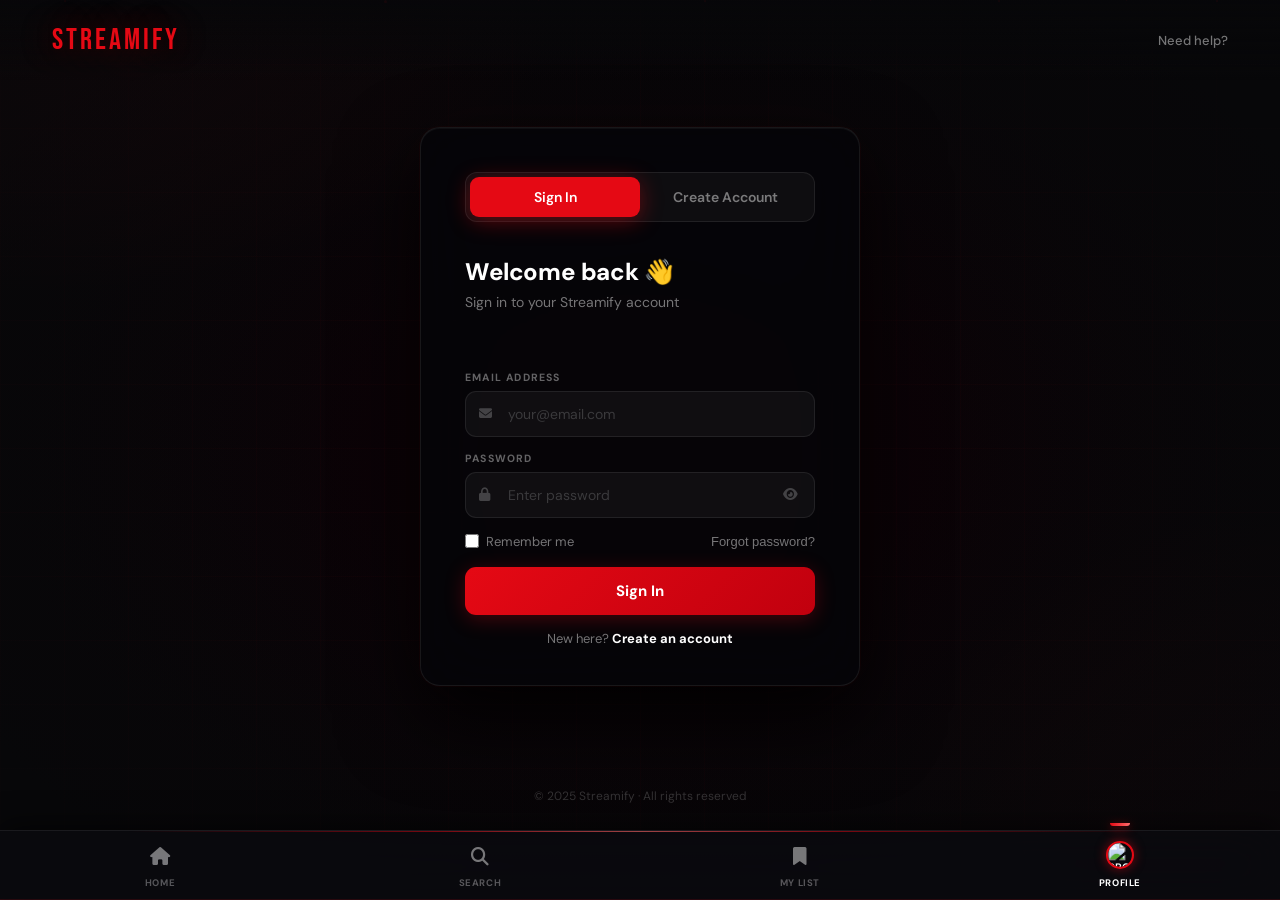
==== login.html @ 5caa9c47 "Update login.html" ====
<!DOCTYPE html>
<html lang="en">
<head>
    <meta charset="UTF-8">
    <meta name="viewport" content="width=device-width, initial-scale=1.0">
    <title>Streamify — Sign In</title>

    <link rel="preconnect" href="https://fonts.googleapis.com">
    <link rel="preconnect" href="https://fonts.gstatic.com" crossorigin>
    <link href="https://fonts.googleapis.com/css2?family=Bebas+Neue&family=DM+Sans:wght@300;400;500;600;700&display=swap" rel="stylesheet">
    <link rel="stylesheet" href="https://cdnjs.cloudflare.com/ajax/libs/font-awesome/6.5.0/css/all.min.css">

    <style>
        *, *::before, *::after { margin: 0; padding: 0; box-sizing: border-box; }

        :root {
            --red:      #e50914;
            --red-dark: #b20710;
            --red-glow: rgba(229, 9, 20, 0.35);
            --bg:       #070709;
            --surface:  rgba(255,255,255,0.04);
            --border:   rgba(255,255,255,0.08);
            --text:     #ffffff;
            --muted:    rgba(255,255,255,0.45);
            --font-display: 'Bebas Neue', sans-serif;
            --font-body:    'DM Sans', sans-serif;
        }

        html, body {
            height: 100%;
            font-family: var(--font-body);
            background: var(--bg);
            color: var(--text);
            overflow-x: hidden;
            -webkit-font-smoothing: antialiased;
        }

        body {
            display: flex;
            flex-direction: column;
            min-height: 100vh;
            padding-bottom: 80px;
        }

        .bg-wrap { position: fixed; inset: 0; z-index: 0; pointer-events: none; }
        .bg-base {
            width: 100%; height: 100%;
            background:
                radial-gradient(ellipse 80% 60% at 0% 0%, rgba(229,9,20,0.09) 0%, transparent 55%),
                radial-gradient(ellipse 60% 80% at 100% 100%, rgba(229,9,20,0.06) 0%, transparent 55%),
                radial-gradient(ellipse 100% 100% at 50% 50%, #0d0005 0%, #070709 60%);
            animation: bgDrift 18s ease-in-out infinite alternate;
        }
        @keyframes bgDrift {
            0%   { background-position: 0% 0%; }
            100% { background-position: 100% 100%; }
        }
        .bg-grid {
            position: absolute; inset: 0;
            background-image:
                linear-gradient(rgba(229,9,20,0.025) 1px, transparent 1px),
                linear-gradient(90deg, rgba(229,9,20,0.025) 1px, transparent 1px);
            background-size: 64px 64px;
        }
        .bg-vignette {
            position: absolute; inset: 0;
            background: radial-gradient(ellipse at center, transparent 30%, rgba(7,7,9,0.85) 100%);
        }
        .particles { position: absolute; inset: 0; overflow: hidden; }
        .p {
            position: absolute; border-radius: 50%;
            background: rgba(229, 9, 20, 0.55);
            animation: pFloat linear infinite;
        }
        .p:nth-child(1)  { left:5%;  width:2px; height:2px; animation-duration:16s; animation-delay:0s; }
        .p:nth-child(2)  { left:18%; width:1px; height:1px; animation-duration:20s; animation-delay:3s; }
        .p:nth-child(3)  { left:30%; width:3px; height:3px; animation-duration:13s; animation-delay:5s; }
        .p:nth-child(4)  { left:42%; width:1px; height:1px; animation-duration:18s; animation-delay:1s; }
        .p:nth-child(5)  { left:55%; width:2px; height:2px; animation-duration:14s; animation-delay:4s; }
        .p:nth-child(6)  { left:68%; width:1px; height:1px; animation-duration:22s; animation-delay:6s; }
        .p:nth-child(7)  { left:78%; width:2px; height:2px; animation-duration:15s; animation-delay:2s; }
        .p:nth-child(8)  { left:88%; width:1px; height:1px; animation-duration:19s; animation-delay:7s; }
        .p:nth-child(9)  { left:95%; width:2px; height:2px; animation-duration:17s; animation-delay:3s; }
        @keyframes pFloat {
            0%   { transform: translateY(110vh) scale(0); opacity: 0; }
            8%   { opacity: 1; }
            92%  { opacity: 0.7; }
            100% { transform: translateY(-60px) scale(1); opacity: 0; }
        }

        /* NAVBAR */
        .navbar {
            position: relative; z-index: 10;
            display: flex; align-items: center; justify-content: space-between;
            padding: 22px 52px;
            background: linear-gradient(180deg, rgba(7,7,9,0.9) 0%, transparent 100%);
        }
        .logo {
            font-family: var(--font-display);
            font-size: 30px; letter-spacing: 3px;
            color: var(--red); text-decoration: none;
            text-shadow: 0 0 35px var(--red-glow);
            transition: text-shadow 0.3s;
        }
        .logo:hover { text-shadow: 0 0 55px rgba(229,9,20,0.8); }
        .nav-help {
            font-size: 13px; font-weight: 500;
            color: var(--muted); text-decoration: none;
            transition: color 0.3s;
        }
        .nav-help:hover { color: var(--text); }

        .main {
            position: relative; z-index: 10;
            flex: 1;
            display: flex; align-items: center; justify-content: center;
            padding: 20px 20px 60px;
        }

        .card {
            width: 100%; max-width: 440px;
            background: rgba(5,5,8,0.88);
            backdrop-filter: blur(32px) saturate(160%);
            -webkit-backdrop-filter: blur(32px) saturate(160%);
            border: 1px solid rgba(255,255,255,0.075);
            border-radius: 20px;
            padding: 44px 44px 38px;
            box-shadow:
                0 0 0 1px rgba(229,9,20,0.03),
                0 32px 80px rgba(0,0,0,0.9),
                0 0 80px rgba(229,9,20,0.03),
                inset 0 1px 0 rgba(255,255,255,0.04);
            animation: cardIn 0.8s cubic-bezier(0.16, 1, 0.3, 1) both;
            position: relative;
        }
        @keyframes cardIn {
            from { opacity: 0; transform: translateY(36px) scale(0.97); }
            to   { opacity: 1; transform: translateY(0) scale(1); }
        }
        .card::before {
            content: '';
            position: absolute; inset: -1px; border-radius: 21px; z-index: -1;
            background: linear-gradient(135deg, rgba(229,9,20,0.18), transparent 45%, rgba(229,9,20,0.09));
            opacity: 0; transition: opacity 0.5s;
        }
        .card:hover::before { opacity: 1; }

        .tabs {
            display: flex;
            background: rgba(255,255,255,0.04);
            border: 1px solid var(--border);
            border-radius: 12px; padding: 4px;
            margin-bottom: 34px;
        }
        .tab {
            flex: 1; padding: 11px 0;
            border: none; background: transparent;
            color: var(--muted); font-family: var(--font-body);
            font-size: 14px; font-weight: 600; cursor: pointer;
            border-radius: 9px;
            transition: all 0.3s cubic-bezier(0.16,1,0.3,1);
        }
        .tab.on {
            background: var(--red); color: #fff;
            box-shadow: 0 4px 22px rgba(229,9,20,0.4);
        }
        .tab:not(.on):hover { color: #fff; background: rgba(255,255,255,0.05); }

        .fh { margin-bottom: 28px; }
        .fh h1 { font-size: 24px; font-weight: 800; letter-spacing: -0.4px; margin-bottom: 5px; }
        .fh p  { font-size: 14px; color: var(--muted); line-height: 1.5; }

        .panel { display: none; flex-direction: column; gap: 15px; }
        .panel.on { display: flex; animation: panelIn 0.35s ease; }
        @keyframes panelIn {
            from { opacity: 0; transform: translateX(10px); }
            to   { opacity: 1; transform: translateX(0); }
        }

        .ig { position: relative; }
        .ig label {
            display: block; font-size: 10.5px; font-weight: 700;
            color: rgba(255,255,255,0.38); text-transform: uppercase;
            letter-spacing: 1.2px; margin-bottom: 7px;
        }
        .iw { position: relative; display: flex; align-items: center; }
        .iw .ico {
            position: absolute; left: 14px; z-index: 2;
            color: rgba(255,255,255,0.22); font-size: 13px;
            pointer-events: none; transition: color 0.25s;
        }
        .ig:focus-within .ico { color: var(--red); }
        .iw input {
            width: 100%;
            padding: 13px 14px 13px 42px;
            background: rgba(255,255,255,0.045);
            border: 1.5px solid rgba(255,255,255,0.08);
            border-radius: 11px;
            color: var(--text); font-family: var(--font-body);
            font-size: 14px; font-weight: 500; outline: none;
            transition: all 0.25s ease;
        }
        .iw input::placeholder { color: rgba(255,255,255,0.18); font-weight: 400; }
        .iw input:focus {
            background: rgba(229,9,20,0.05);
            border-color: var(--red);
            box-shadow: 0 0 0 3px rgba(229,9,20,0.1);
        }
        .iw input.err { border-color: rgba(229,9,20,0.55); background: rgba(229,9,20,0.04); }
        .iw input.ok  { border-color: rgba(39,174,96,0.45); }

        .eye {
            position: absolute; right: 13px; z-index: 2;
            background: none; border: none; cursor: pointer;
            color: rgba(255,255,255,0.22); font-size: 13px;
            padding: 4px; transition: color 0.25s;
        }
        .eye:hover { color: rgba(255,255,255,0.6); }

        .strength { margin-top: 8px; display: none; }
        .s-bars { display: flex; gap: 4px; margin-bottom: 5px; }
        .s-bar { flex: 1; height: 3px; background: rgba(255,255,255,0.07); border-radius: 99px; transition: background 0.4s; }
        .s-label { font-size: 11px; font-weight: 600; }

        .opts { display: flex; align-items: center; justify-content: space-between; }
        .remember { display: flex; align-items: center; gap: 7px; cursor: pointer; }
        .remember input { accent-color: var(--red); width: 14px; height: 14px; cursor: pointer; }
        .remember span  { font-size: 13px; color: var(--muted); }
        .forgot { font-size: 13px; color: var(--muted); cursor: pointer; transition: color 0.25s; background: none; border: none; }
        .forgot:hover { color: #fff; text-decoration: underline; }

        .submit {
            width: 100%; padding: 14px;
            background: linear-gradient(135deg, #e50914, #c1000e);
            border: none; border-radius: 11px;
            color: #fff; font-family: var(--font-body);
            font-size: 15px; font-weight: 700; cursor: pointer;
            position: relative; overflow: hidden; margin-top: 2px;
            box-shadow: 0 4px 20px rgba(229,9,20,0.28);
            transition: all 0.28s ease;
            display: flex; align-items: center; justify-content: center; gap: 8px;
        }
        .submit::before {
            content: ''; position: absolute; top: 0; left: -100%;
            width: 100%; height: 100%;
            background: linear-gradient(90deg, transparent, rgba(255,255,255,0.11), transparent);
            transition: left 0.55s;
        }
        .submit:hover::before { left: 100%; }
        .submit:hover {
            background: linear-gradient(135deg, #f50a15, #d1000f);
            box-shadow: 0 8px 32px rgba(229,9,20,0.5);
            transform: translateY(-1px);
        }
        .submit:active { transform: translateY(0); box-shadow: 0 4px 20px rgba(229,9,20,0.28); }
        .submit:disabled { opacity: 0.6; cursor: not-allowed; transform: none; pointer-events: none; }
        .spin-sm {
            width: 17px; height: 17px;
            border: 2px solid rgba(255,255,255,0.3);
            border-top-color: #fff; border-radius: 50%;
            animation: spinSm 0.75s linear infinite;
            display: none; flex-shrink: 0;
        }
        @keyframes spinSm { to { transform: rotate(360deg); } }
        .submit.loading .spin-sm { display: block; }
        .submit.loading .lbl { opacity: 0.7; }

        .alert {
            padding: 11px 14px; border-radius: 9px;
            font-size: 13px; font-weight: 500; line-height: 1.5;
            display: flex; align-items: flex-start; gap: 9px;
            animation: alertIn 0.3s ease;
        }
        @keyframes alertIn {
            from { opacity: 0; transform: translateY(-6px); }
            to   { opacity: 1; transform: translateY(0); }
        }
        .alert i { flex-shrink: 0; margin-top: 1px; }
        .alert-err  { background: rgba(229,9,20,0.09);  border: 1px solid rgba(229,9,20,0.22);  color: #ff8080; }
        .alert-ok   { background: rgba(39,174,96,0.09); border: 1px solid rgba(39,174,96,0.22); color: #6bcb77; }
        .alert-info { background: rgba(52,152,219,0.09);border: 1px solid rgba(52,152,219,0.22);color: #74b9e7; }

        .switch { text-align: center; font-size: 13px; color: var(--muted); }
        .switch a { color: #fff; font-weight: 700; text-decoration: none; cursor: pointer; transition: color 0.25s; }
        .switch a:hover { color: var(--red); }

        .terms { font-size: 12px; color: rgba(255,255,255,0.22); text-align: center; line-height: 1.7; }
        .terms a { color: rgba(255,255,255,0.4); text-decoration: underline; transition: color 0.25s; }
        .terms a:hover { color: #fff; }

        .footer {
            position: relative; z-index: 10;
            text-align: center; padding: 16px;
            color: rgba(255,255,255,0.18); font-size: 12px;
        }

        /* FORGOT MODAL */
        .modal-wrap {
            position: fixed; inset: 0;
            background: rgba(0,0,0,0.82);
            backdrop-filter: blur(10px);
            z-index: 9000;
            display: flex; align-items: center; justify-content: center; padding: 20px;
            opacity: 0; pointer-events: none; transition: opacity 0.3s;
        }
        .modal-wrap.open { opacity: 1; pointer-events: all; }
        .modal-box {
            background: rgba(8,8,12,0.98);
            border: 1px solid rgba(255,255,255,0.09);
            border-radius: 18px; padding: 38px 34px;
            width: 100%; max-width: 390px;
            box-shadow: 0 30px 80px rgba(0,0,0,0.85);
            transform: scale(0.91) translateY(18px);
            transition: all 0.38s cubic-bezier(0.16,1,0.3,1);
        }
        .modal-wrap.open .modal-box { transform: scale(1) translateY(0); }
        .modal-title { font-size: 21px; font-weight: 800; margin-bottom: 6px; }
        .modal-sub   { font-size: 13px; color: var(--muted); margin-bottom: 22px; line-height: 1.6; }
        .modal-btns  { display: flex; gap: 10px; margin-top: 16px; }
        .mbtn-cancel {
            flex: 1; padding: 13px;
            background: rgba(255,255,255,0.05); border: 1.5px solid var(--border);
            border-radius: 11px; color: var(--muted);
            font-family: var(--font-body); font-size: 14px; font-weight: 600; cursor: pointer;
            transition: all 0.25s;
        }
        .mbtn-cancel:hover { color: #fff; background: rgba(255,255,255,0.08); }
        .mbtn-send {
            flex: 1; padding: 13px;
            background: var(--red); border: none;
            border-radius: 11px; color: #fff;
            font-family: var(--font-body); font-size: 14px; font-weight: 700; cursor: pointer;
            transition: all 0.25s;
        }
        .mbtn-send:hover { background: #f40612; box-shadow: 0 5px 22px rgba(229,9,20,0.4); }
        .mbtn-send:disabled { opacity: 0.55; cursor: not-allowed; }

        /* REDIRECT SCREEN */
        .redirect-screen {
            display: none;
            flex-direction: column; align-items: center;
            text-align: center; gap: 14px; padding: 10px 0;
            animation: panelIn 0.5s ease;
        }
        .redirect-icon {
            width: 70px; height: 70px; border-radius: 50%;
            background: rgba(39,174,96,0.1); border: 2px solid rgba(39,174,96,0.3);
            display: flex; align-items: center; justify-content: center;
            font-size: 26px; color: #6bcb77;
            animation: popIn 0.5s cubic-bezier(0.16,1,0.3,1);
            box-shadow: 0 0 35px rgba(39,174,96,0.12);
        }
        @keyframes popIn {
            from { transform: scale(0) rotate(-12deg); opacity: 0; }
            to   { transform: scale(1) rotate(0); opacity: 1; }
        }
        .redirect-title { font-size: 22px; font-weight: 800; letter-spacing: -0.3px; }
        .redirect-sub   { font-size: 14px; color: var(--muted); line-height: 1.6; }
        .redirect-dots  { display: flex; gap: 6px; }
        .redirect-dots span {
            width: 7px; height: 7px; border-radius: 50%; background: var(--red);
            animation: dotBounce 1.2s ease infinite;
        }
        .redirect-dots span:nth-child(2) { animation-delay: 0.15s; }
        .redirect-dots span:nth-child(3) { animation-delay: 0.3s; }
        @keyframes dotBounce {
            0%,80%,100% { transform: scale(0.6); opacity: 0.4; }
            40%          { transform: scale(1);   opacity: 1; }
        }

        @media (max-width: 500px) {
            .navbar { padding: 16px 22px; }
            .card   { padding: 30px 22px 26px; }
            .logo   { font-size: 26px; }
        }

        /* BOTTOM NAV */
        .bottom-nav {
            position: fixed;
            bottom: 0; left: 0; right: 0;
            z-index: 9000;
            height: 70px;
            display: flex; align-items: stretch;
            background: rgba(10, 10, 15, 0.82);
            backdrop-filter: blur(24px) saturate(180%);
            -webkit-backdrop-filter: blur(24px) saturate(180%);
            border-top: 1px solid rgba(255, 255, 255, 0.07);
            box-shadow: 0 -4px 30px rgba(0,0,0,0.6), 0 -1px 0 rgba(229,9,20,0.15) inset;
            padding-bottom: env(safe-area-inset-bottom, 0px);
            transition: transform 0.35s cubic-bezier(0.4, 0, 0.2, 1), box-shadow 0.3s ease;
        }
        .bottom-nav::before {
            content: '';
            position: absolute; top: 0; left: 10%; right: 10%; height: 1px;
            background: linear-gradient(90deg, transparent, rgba(229,9,20,0.5) 30%, rgba(255,107,107,0.6) 50%, rgba(229,9,20,0.5) 70%, transparent);
            filter: blur(0.5px);
        }
        .bottom-nav-item {
            flex: 1; display: flex; flex-direction: column;
            align-items: center; justify-content: center; gap: 5px;
            text-decoration: none; color: rgba(255,255,255,0.45);
            font-size: 10px; font-weight: 600; letter-spacing: 0.5px; text-transform: uppercase;
            cursor: pointer; background: none; border: none; padding: 0;
            transition: color 0.25s ease; position: relative;
            -webkit-tap-highlight-color: transparent;
        }
        .bottom-nav-item:hover { color: rgba(255,255,255,0.75); }
        .bottom-nav-item.active { color: #fff; }
        .bnav-icon-wrap {
            position: relative; width: 44px; height: 30px;
            display: flex; align-items: center; justify-content: center;
            border-radius: 14px; transition: background 0.3s ease, transform 0.2s ease;
        }
        .bottom-nav-item.active .bnav-icon-wrap {
            background: rgba(229,9,20,0.18); transform: translateY(-1px);
        }
        .bottom-nav-item:active .bnav-icon-wrap { transform: scale(0.88) translateY(-1px); }
        .bnav-icon-wrap i {
            font-size: 18px;
            transition: transform 0.3s cubic-bezier(0.34,1.56,0.64,1), color 0.25s ease;
        }
        .bottom-nav-item.active .bnav-icon-wrap i {
            color: #e50914;
            filter: drop-shadow(0 0 8px rgba(229,9,20,0.7));
            transform: scale(1.15);
        }
        .bnav-label {
            font-family: 'DM Sans', sans-serif; font-size: 9.5px; font-weight: 700;
            letter-spacing: 0.6px; text-transform: uppercase;
            transition: color 0.25s ease, opacity 0.25s ease; opacity: 0.7;
        }
        .bottom-nav-item.active .bnav-label { opacity: 1; color: #fff; }
        .bnav-dot {
            position: absolute; top: -8px; left: 50%;
            transform: translateX(-50%) scaleX(0);
            width: 20px; height: 3px; border-radius: 0 0 3px 3px;
            background: linear-gradient(90deg, #e50914, #ff6b6b);
            box-shadow: 0 2px 8px rgba(229,9,20,0.6);
            transition: transform 0.35s cubic-bezier(0.34,1.56,0.64,1);
        }
        .bottom-nav-item.active .bnav-dot { transform: translateX(-50%) scaleX(1); }
        .bnav-avatar {
            width: 26px; height: 26px; border-radius: 50%; object-fit: cover;
            border: 2px solid rgba(255,255,255,0.2);
            transition: border-color 0.25s ease, transform 0.25s ease;
        }
        .bottom-nav-item.active .bnav-avatar {
            border-color: #e50914; box-shadow: 0 0 10px rgba(229,9,20,0.5);
            transform: scale(1.08) translateY(-1px);
        }
        .bnav-ripple {
            position: absolute; border-radius: 50%;
            background: rgba(229,9,20,0.25); transform: scale(0);
            animation: bnavRipple 0.5s ease-out forwards; pointer-events: none;
        }
        @keyframes bnavRipple { to { transform: scale(3.5); opacity: 0; } }
    </style>
</head>
<body>

<!-- BACKGROUND -->
<div class="bg-wrap">
    <div class="bg-base"></div>
    <div class="bg-grid"></div>
    <div class="bg-vignette"></div>
    <div class="particles">
        <div class="p"></div><div class="p"></div><div class="p"></div>
        <div class="p"></div><div class="p"></div><div class="p"></div>
        <div class="p"></div><div class="p"></div><div class="p"></div>
    </div>
</div>

<!-- NAVBAR -->
<nav class="navbar">
    <a href="index.html" class="logo">STREAMIFY</a>
    <a href="#" class="nav-help">Need help?</a>
</nav>

<!-- MAIN -->
<div class="main">
    <div class="card">

        <!-- TABS -->
        <div class="tabs">
            <button class="tab on" id="tabLogin"  onclick="goTab('login')">Sign In</button>
            <button class="tab"    id="tabSignup" onclick="goTab('signup')">Create Account</button>
        </div>

        <!-- ═══ LOGIN PANEL ═══ -->
        <div class="panel on" id="panelLogin">
            <div class="fh">
                <h1>Welcome back 👋</h1>
                <p>Sign in to your Streamify account</p>
            </div>
            <div id="loginAlert"></div>
            <div class="ig">
                <label>Email Address</label>
                <div class="iw">
                    <i class="fas fa-envelope ico"></i>
                    <input type="email" id="loginEmail" placeholder="your@email.com" autocomplete="email">
                </div>
            </div>
            <div class="ig">
                <label>Password</label>
                <div class="iw">
                    <i class="fas fa-lock ico"></i>
                    <input type="password" id="loginPwd" placeholder="Enter password" autocomplete="current-password">
                    <button class="eye" onclick="toggleEye('loginPwd',this)" type="button"><i class="fas fa-eye"></i></button>
                </div>
            </div>
            <div class="opts">
                <label class="remember">
                    <input type="checkbox" id="remember">
                    <span>Remember me</span>
                </label>
                <button class="forgot" onclick="openForgot()">Forgot password?</button>
            </div>
            <button class="submit" id="loginBtn" onclick="doLogin()">
                <div class="spin-sm"></div>
                <span class="lbl">Sign In</span>
            </button>
            <div class="switch">
                New here? <a onclick="goTab('signup')">Create an account</a>
            </div>
        </div>

        <!-- ═══ SIGNUP PANEL ═══ -->
        <div class="panel" id="panelSignup">

            <!-- Success redirect screen -->
            <div class="redirect-screen" id="redirectScreen">
                <div class="redirect-icon"><i class="fas fa-check"></i></div>
                <div class="redirect-title">Account Created!</div>
                <div class="redirect-sub">Signing you in automatically…</div>
                <div class="redirect-dots">
                    <span></span><span></span><span></span>
                </div>
            </div>

            <!-- Signup form -->
            <div id="signupFields">
                <div class="fh">
                    <h1>Join Streamify 🚀</h1>
                    <p>Create your free account in seconds</p>
                </div>
                <div id="signupAlert" style="margin-bottom:4px;"></div>
                <div style="display:flex;flex-direction:column;gap:15px;">

                    <div class="ig">
                        <label>Display Name</label>
                        <div class="iw">
                            <i class="fas fa-user ico"></i>
                            <input type="text" id="signupDisplayName" placeholder="Your full name" maxlength="30">
                        </div>
                    </div>

                    <div class="ig">
                        <label>Username</label>
                        <div class="iw">
                            <i class="fas fa-at ico"></i>
                            <input type="text" id="signupUsername" placeholder="cooluser123" maxlength="20">
                        </div>
                    </div>

                    <div class="ig">
                        <label>Email Address</label>
                        <div class="iw">
                            <i class="fas fa-envelope ico"></i>
                            <input type="email" id="signupEmail" placeholder="your@email.com" autocomplete="email">
                        </div>
                    </div>

                    <div class="ig">
                        <label>Password</label>
                        <div class="iw">
                            <i class="fas fa-lock ico"></i>
                            <input type="password" id="signupPwd" placeholder="Min. 6 characters" oninput="checkStr(this.value)">
                            <button class="eye" onclick="toggleEye('signupPwd',this)" type="button"><i class="fas fa-eye"></i></button>
                        </div>
                        <div class="strength" id="strMeter">
                            <div class="s-bars">
                                <div class="s-bar" id="sb1"></div>
                                <div class="s-bar" id="sb2"></div>
                                <div class="s-bar" id="sb3"></div>
                                <div class="s-bar" id="sb4"></div>
                            </div>
                            <span class="s-label" id="strLabel"></span>
                        </div>
                    </div>

                    <div class="ig">
                        <label>Confirm Password</label>
                        <div class="iw">
                            <i class="fas fa-shield-alt ico"></i>
                            <input type="password" id="confirmPwd" placeholder="Re-enter password">
                            <button class="eye" onclick="toggleEye('confirmPwd',this)" type="button"><i class="fas fa-eye"></i></button>
                        </div>
                    </div>

                    <button class="submit" id="signupBtn" onclick="doSignup()">
                        <div class="spin-sm"></div>
                        <span class="lbl">Create Account</span>
                    </button>
                    <p class="terms">
                        By signing up you agree to our <a href="#">Terms</a> &amp; <a href="#">Privacy Policy</a>
                    </p>
                    <div class="switch">
                        Already have an account? <a onclick="goTab('login')">Sign in</a>
                    </div>
                </div>
            </div>
        </div>

    </div>
</div>

<footer class="footer">© 2025 Streamify · All rights reserved</footer>

<!-- FORGOT PASSWORD MODAL -->
<div class="modal-wrap" id="forgotModal" onclick="backdropClose(event)">
    <div class="modal-box">
        <div class="modal-title">Reset Password</div>
        <div class="modal-sub">Enter your email and we'll send you a reset link.</div>
        <div id="forgotAlert" style="margin-bottom:12px;"></div>
        <div class="ig">
            <label>Email Address</label>
            <div class="iw">
                <i class="fas fa-envelope ico"></i>
                <input type="email" id="forgotEmail" placeholder="your@email.com">
            </div>
        </div>
        <div class="modal-btns">
            <button class="mbtn-cancel" onclick="closeForgot()">Cancel</button>
            <button class="mbtn-send" id="forgotSendBtn" onclick="doForgot()">Send Link</button>
        </div>
    </div>
</div>

<!-- BOTTOM NAV -->
<nav class="bottom-nav" id="bottomNav" role="navigation" aria-label="Main navigation">
    <a href="index.html" class="bottom-nav-item" id="bnav-home" aria-label="Home">
        <div class="bnav-dot"></div>
        <div class="bnav-icon-wrap"><i class="fas fa-house"></i></div>
        <span class="bnav-label">Home</span>
    </a>
    <a href="index.html#search" class="bottom-nav-item" id="bnav-search" aria-label="Search">
        <div class="bnav-dot"></div>
        <div class="bnav-icon-wrap"><i class="fas fa-magnifying-glass"></i></div>
        <span class="bnav-label">Search</span>
    </a>
    <a href="mylist.html" class="bottom-nav-item" id="bnav-mylist" aria-label="My List">
        <div class="bnav-dot"></div>
        <div class="bnav-icon-wrap"><i class="fas fa-bookmark"></i></div>
        <span class="bnav-label">My List</span>
    </a>
    <a href="login.html" class="bottom-nav-item active" id="bnav-profile" aria-label="Profile">
        <div class="bnav-dot"></div>
        <div class="bnav-icon-wrap" style="width:auto;background:transparent !important;">
            <img src="https://upload.wikimedia.org/wikipedia/commons/0/0b/Netflix-avatar.png" alt="Profile" class="bnav-avatar">
        </div>
        <span class="bnav-label">Profile</span>
    </a>
</nav>

<!-- FIREBASE SDKs -->
<script src="https://www.gstatic.com/firebasejs/9.23.0/firebase-app-compat.js"></script>
<script src="https://www.gstatic.com/firebasejs/9.23.0/firebase-auth-compat.js"></script>
<script src="https://www.gstatic.com/firebasejs/9.23.0/firebase-database-compat.js"></script>

<script>
/* ─────────────────────────────────────────
   FIREBASE INIT
───────────────────────────────────────── */
const firebaseConfig = {
    apiKey:            "AIzaSyBGE29YUks6sp4jZS4MzE2JIMF-RMLwVLg",
    authDomain:        "moddy-store.firebaseapp.com",
    databaseURL:       "https://moddy-store-default-rtdb.firebaseio.com",
    projectId:         "moddy-store",
    storageBucket:     "moddy-store.appspot.com",
    messagingSenderId: "37854973622",
    appId:             "1:37854973622:web:8f927e0a1d267d099ca017"
};

if (!firebase.apps.length) firebase.initializeApp(firebaseConfig);
const auth     = firebase.auth();
const database = firebase.database();

/* ─────────────────────────────────────────
   AUTO-REDIRECT IF ALREADY SIGNED IN
───────────────────────────────────────── */
auth.onAuthStateChanged(user => {
    if (user) window.location.href = 'profile.html';
});

/* ─────────────────────────────────────────
   SAVE NEW USER TO  Users/{uid}
   Fields saved (matching your DB exactly):
     uid · email · username · displayName
     currentMedal · totalPoints · totalActiveTime
     isActive · createdAt · lastSeen · fcmToken
   NO other database path is written to.
───────────────────────────────────────── */
async function saveUserToDB(uid, email, username, displayName) {
    const now = Date.now();
    await database.ref('Users/' + uid).set({
        uid             : uid,
        email           : email,
        username        : username,
        displayName     : displayName,
        currentMedal    : "bronze",
        totalPoints     : 0,
        totalActiveTime : 0,
        isActive        : true,
        createdAt       : now,
        lastSeen        : now,
        fcmToken        : ""
    });
}

/* ─────────────────────────────────────────
   UPDATE isActive + lastSeen ON LOGIN
   Only touches Users/{uid} — nothing else.
───────────────────────────────────────── */
async function updateLoginStatus(uid) {
    await database.ref('Users/' + uid).update({
        isActive : true,
        lastSeen : Date.now()
    });
}

/* ─────────────────────────────────────────
   UI HELPERS
───────────────────────────────────────── */
function goTab(tab) {
    clearAlerts();
    const isLogin = tab === 'login';
    document.getElementById('tabLogin').classList.toggle('on',  isLogin);
    document.getElementById('tabSignup').classList.toggle('on', !isLogin);
    document.getElementById('panelLogin').classList.toggle('on',  isLogin);
    document.getElementById('panelSignup').classList.toggle('on', !isLogin);
}

function toggleEye(id, btn) {
    const inp = document.getElementById(id);
    const ico = btn.querySelector('i');
    if (inp.type === 'password') {
        inp.type = 'text';
        ico.classList.replace('fa-eye', 'fa-eye-slash');
    } else {
        inp.type = 'password';
        ico.classList.replace('fa-eye-slash', 'fa-eye');
    }
}

function checkStr(pwd) {
    const meter = document.getElementById('strMeter');
    const bars  = ['sb1','sb2','sb3','sb4'].map(id => document.getElementById(id));
    const label = document.getElementById('strLabel');
    if (!pwd) { meter.style.display = 'none'; return; }
    meter.style.display = 'block';
    let s = 0;
    if (pwd.length >= 8)            s++;
    if (/[A-Z]/.test(pwd))          s++;
    if (/[0-9]/.test(pwd))          s++;
    if (/[^A-Za-z0-9]/.test(pwd))   s++;
    const cfg = [
        { c:'#e50914', t:'Weak',   tc:'#ff8080' },
        { c:'#ff6b35', t:'Fair',   tc:'#ff9f70' },
        { c:'#f7b731', t:'Good',   tc:'#f7b731' },
        { c:'#27ae60', t:'Strong', tc:'#6bcb77' }
    ];
    const v = cfg[Math.max(s - 1, 0)];
    bars.forEach((b, i) => b.style.background = i < s ? v.c : 'rgba(255,255,255,0.07)');
    label.textContent = 'Strength: ' + v.t;
    label.style.color = v.tc;
}

function showAlert(id, msg, type = 'err') {
    const icons = { err:'fa-circle-exclamation', ok:'fa-circle-check', info:'fa-circle-info' };
    document.getElementById(id).innerHTML =
        `<div class="alert alert-${type}"><i class="fas ${icons[type]}"></i><span>${msg}</span></div>`;
}
function clearAlerts() {
    ['loginAlert','signupAlert','forgotAlert'].forEach(id => {
        const el = document.getElementById(id);
        if (el) el.innerHTML = '';
    });
}

function fbErr(code) {
    const m = {
        'auth/user-not-found'        : 'No account found with this email.',
        'auth/wrong-password'        : 'Incorrect password.',
        'auth/invalid-email'         : 'Invalid email address.',
        'auth/email-already-in-use'  : 'This email is already registered.',
        'auth/weak-password'         : 'Password must be at least 6 characters.',
        'auth/too-many-requests'     : 'Too many attempts. Please try again later.',
        'auth/network-request-failed': 'Network error. Check your connection.',
        'auth/invalid-credential'    : 'Invalid email or password.'
    };
    return m[code] || 'Something went wrong. Please try again.';
}

function setBtnLoad(id, on, label) {
    const b = document.getElementById(id);
    b.classList.toggle('loading', on);
    b.disabled = on;
    if (label) b.querySelector('.lbl').textContent = label;
}

/* ─────────────────────────────────────────
   LOGIN
───────────────────────────────────────── */
async function doLogin() {
    const email = document.getElementById('loginEmail').value.trim();
    const pwd   = document.getElementById('loginPwd').value;
    clearAlerts();
    if (!email || !pwd) { showAlert('loginAlert', 'Please fill in all fields.'); return; }
    setBtnLoad('loginBtn', true, 'Signing in…');
    try {
        const cred = await auth.signInWithEmailAndPassword(email, pwd);
        // Only update isActive and lastSeen inside Users/{uid}
        await updateLoginStatus(cred.user.uid);
        showAlert('loginAlert', 'Signed in! Redirecting…', 'ok');
        setTimeout(() => { window.location.href = 'profile.html'; }, 900);
    } catch (e) {
        showAlert('loginAlert', fbErr(e.code));
        setBtnLoad('loginBtn', false, 'Sign In');
    }
}

/* ─────────────────────────────────────────
   SIGNUP
───────────────────────────────────────── */
async function doSignup() {
    const displayName = document.getElementById('signupDisplayName').value.trim();
    const username    = document.getElementById('signupUsername').value.trim().toLowerCase();
    const email       = document.getElementById('signupEmail').value.trim();
    const pwd         = document.getElementById('signupPwd').value;
    const cpwd        = document.getElementById('confirmPwd').value;

    clearAlerts();

    if (!displayName || !username || !email || !pwd || !cpwd) {
        showAlert('signupAlert', 'Please fill in all fields.'); return;
    }
    if (displayName.length < 2) {
        showAlert('signupAlert', 'Display name must be at least 2 characters.'); return;
    }
    if (!/^[a-zA-Z0-9_]{3,20}$/.test(username)) {
        showAlert('signupAlert', 'Username: 3–20 characters, letters/numbers/underscores only.'); return;
    }
    if (pwd.length < 6) {
        showAlert('signupAlert', 'Password must be at least 6 characters.'); return;
    }
    if (pwd !== cpwd) {
        showAlert('signupAlert', 'Passwords do not match.'); return;
    }

    setBtnLoad('signupBtn', true, 'Creating…');

    try {
        // 1. Create Firebase Auth account
        const cred = await auth.createUserWithEmailAndPassword(email, pwd);
        const uid  = cred.user.uid;

        // 2. Set displayName in Firebase Auth profile
        await cred.user.updateProfile({ displayName: displayName });

        // 3. Write ALL user data to Users/{uid} — the only DB path used
        await saveUserToDB(uid, email, username, displayName);

        // 4. Show success and redirect
        document.getElementById('signupFields').style.display  = 'none';
        document.getElementById('redirectScreen').style.display = 'flex';
        setTimeout(() => { window.location.href = 'profile.html'; }, 1800);

    } catch (e) {
        showAlert('signupAlert', fbErr(e.code));
        setBtnLoad('signupBtn', false, 'Create Account');
    }
}

/* ─────────────────────────────────────────
   FORGOT PASSWORD
───────────────────────────────────────── */
function openForgot() {
    const pre = document.getElementById('loginEmail').value.trim();
    if (pre) document.getElementById('forgotEmail').value = pre;
    document.getElementById('forgotAlert').innerHTML = '';
    document.getElementById('forgotModal').classList.add('open');
}
function closeForgot() {
    document.getElementById('forgotModal').classList.remove('open');
}
function backdropClose(e) {
    if (e.target === document.getElementById('forgotModal')) closeForgot();
}
async function doForgot() {
    const email = document.getElementById('forgotEmail').value.trim();
    const btn   = document.getElementById('forgotSendBtn');
    if (!email) { showAlert('forgotAlert', 'Enter your email address.'); return; }
    btn.disabled = true; btn.textContent = 'Sending…';
    try {
        await auth.sendPasswordResetEmail(email);
        showAlert('forgotAlert', `Reset link sent to <strong>${email}</strong>`, 'ok');
        btn.textContent = 'Sent ✓';
        setTimeout(closeForgot, 2800);
    } catch (e) {
        showAlert('forgotAlert', fbErr(e.code));
        btn.disabled = false; btn.textContent = 'Send Link';
    }
}

/* ─────────────────────────────────────────
   KEYBOARD SHORTCUTS
───────────────────────────────────────── */
document.addEventListener('keydown', e => {
    if (e.key !== 'Enter') return;
    if (document.getElementById('forgotModal').classList.contains('open')) { doForgot(); return; }
    document.getElementById('panelLogin').classList.contains('on') ? doLogin() : doSignup();
});
</script>

<!-- BOTTOM NAV SCRIPT -->
<script>
(function () {
    var nav = document.getElementById('bottomNav');
    nav.style.transform = 'translateY(0)';

    document.querySelectorAll('.bottom-nav-item').forEach(function (item) {
        item.addEventListener('click', function (e) {
            var wrap = item.querySelector('.bnav-icon-wrap');
            if (!wrap) return;
            var rip  = document.createElement('span');
            rip.className = 'bnav-ripple';
            var rect = wrap.getBoundingClientRect();
            var size = Math.max(rect.width, rect.height);
            rip.style.cssText = [
                'width:'  + size + 'px',
                'height:' + size + 'px',
                'top:'    + (e.clientY - rect.top  - size / 2) + 'px',
                'left:'   + (e.clientX - rect.left - size / 2) + 'px'
            ].join(';');
            wrap.style.position = 'relative';
            wrap.style.overflow = 'hidden';
            wrap.appendChild(rip);
            rip.addEventListener('animationend', function () { rip.remove(); });
        });
    });

    var lastScroll   = window.pageYOffset;
    var scrollEnabled = false;
    setTimeout(function () { lastScroll = window.pageYOffset; scrollEnabled = true; }, 600);

    window.addEventListener('scroll', function () {
        if (!scrollEnabled) return;
        var cur = window.pageYOffset;
        if (cur <= 80) { nav.style.transform = 'translateY(0)'; lastScroll = cur; return; }
        if (cur > lastScroll + 6)      nav.style.transform = 'translateY(110%)';
        else if (cur < lastScroll - 6) nav.style.transform = 'translateY(0)';
        lastScroll = cur;
    }, { passive: true });
})();
</script>

</body>
</html>
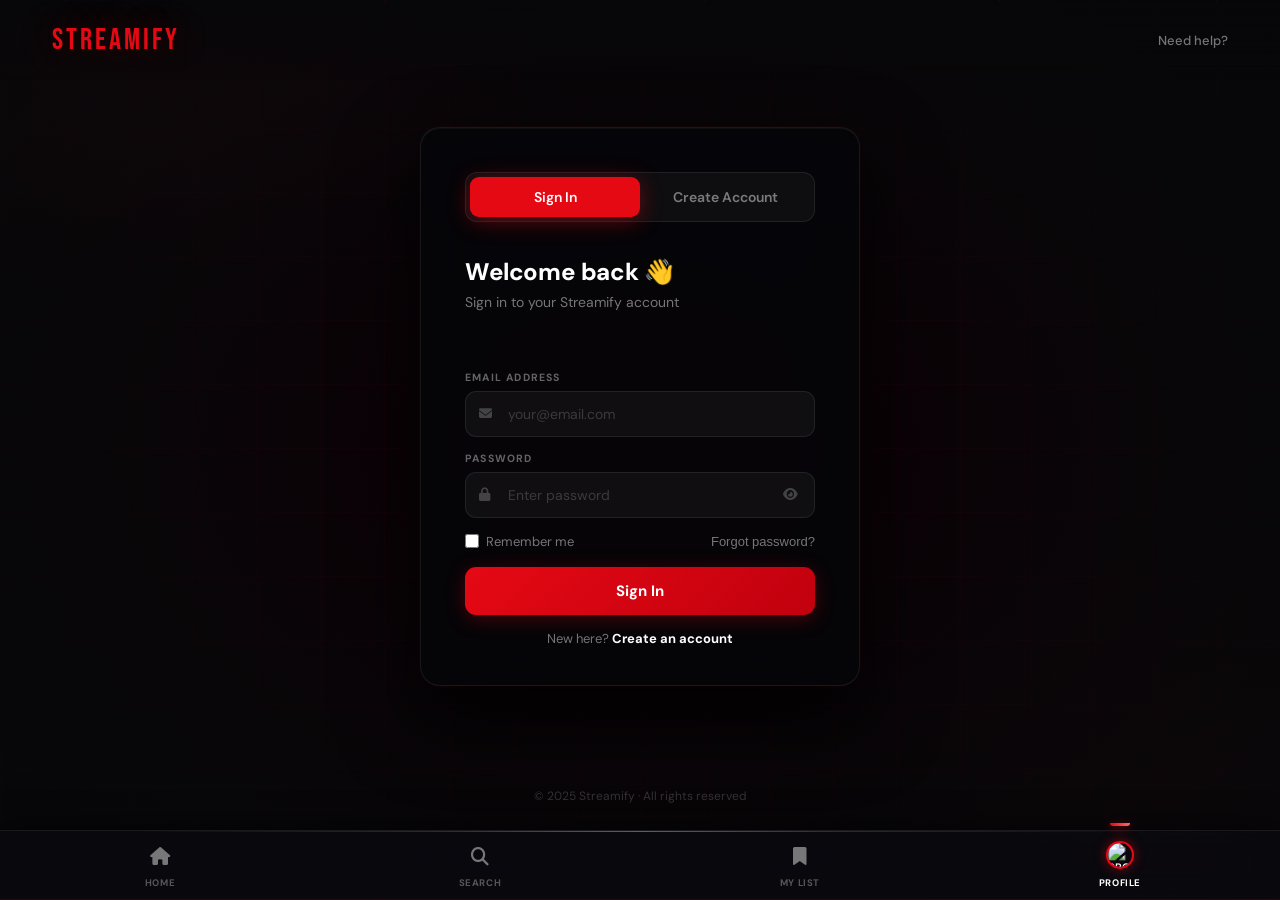
==== commit ae1d7370: "Update login.html" ====
--- a/login.html
+++ b/login.html
@@ -12,601 +12,258 @@
 
     <style>
         *, *::before, *::after { margin: 0; padding: 0; box-sizing: border-box; }
-
         :root {
             --red:      #e50914;
             --red-dark: #b20710;
             --red-glow: rgba(229, 9, 20, 0.35);
             --bg:       #070709;
-            --surface:  rgba(255,255,255,0.04);
             --border:   rgba(255,255,255,0.08);
             --text:     #ffffff;
             --muted:    rgba(255,255,255,0.45);
             --font-display: 'Bebas Neue', sans-serif;
             --font-body:    'DM Sans', sans-serif;
         }
-
-        html, body {
-            height: 100%;
-            font-family: var(--font-body);
-            background: var(--bg);
-            color: var(--text);
-            overflow-x: hidden;
-            -webkit-font-smoothing: antialiased;
-        }
-
-        body {
-            display: flex;
-            flex-direction: column;
-            min-height: 100vh;
-            padding-bottom: 80px;
-        }
-
+        html, body { height: 100%; font-family: var(--font-body); background: var(--bg); color: var(--text); overflow-x: hidden; -webkit-font-smoothing: antialiased; }
+        body { display: flex; flex-direction: column; min-height: 100vh; padding-bottom: 80px; }
+
+        /* BG */
         .bg-wrap { position: fixed; inset: 0; z-index: 0; pointer-events: none; }
-        .bg-base {
-            width: 100%; height: 100%;
-            background:
-                radial-gradient(ellipse 80% 60% at 0% 0%, rgba(229,9,20,0.09) 0%, transparent 55%),
-                radial-gradient(ellipse 60% 80% at 100% 100%, rgba(229,9,20,0.06) 0%, transparent 55%),
-                radial-gradient(ellipse 100% 100% at 50% 50%, #0d0005 0%, #070709 60%);
-            animation: bgDrift 18s ease-in-out infinite alternate;
-        }
-        @keyframes bgDrift {
-            0%   { background-position: 0% 0%; }
-            100% { background-position: 100% 100%; }
-        }
-        .bg-grid {
-            position: absolute; inset: 0;
-            background-image:
-                linear-gradient(rgba(229,9,20,0.025) 1px, transparent 1px),
-                linear-gradient(90deg, rgba(229,9,20,0.025) 1px, transparent 1px);
-            background-size: 64px 64px;
-        }
-        .bg-vignette {
-            position: absolute; inset: 0;
-            background: radial-gradient(ellipse at center, transparent 30%, rgba(7,7,9,0.85) 100%);
-        }
+        .bg-base { width: 100%; height: 100%; background: radial-gradient(ellipse 80% 60% at 0% 0%, rgba(229,9,20,0.09) 0%, transparent 55%), radial-gradient(ellipse 60% 80% at 100% 100%, rgba(229,9,20,0.06) 0%, transparent 55%), radial-gradient(ellipse 100% 100% at 50% 50%, #0d0005 0%, #070709 60%); animation: bgDrift 18s ease-in-out infinite alternate; }
+        @keyframes bgDrift { 0%{background-position:0% 0%} 100%{background-position:100% 100%} }
+        .bg-grid { position: absolute; inset: 0; background-image: linear-gradient(rgba(229,9,20,0.025) 1px, transparent 1px), linear-gradient(90deg, rgba(229,9,20,0.025) 1px, transparent 1px); background-size: 64px 64px; }
+        .bg-vignette { position: absolute; inset: 0; background: radial-gradient(ellipse at center, transparent 30%, rgba(7,7,9,0.85) 100%); }
         .particles { position: absolute; inset: 0; overflow: hidden; }
-        .p {
-            position: absolute; border-radius: 50%;
-            background: rgba(229, 9, 20, 0.55);
-            animation: pFloat linear infinite;
-        }
-        .p:nth-child(1)  { left:5%;  width:2px; height:2px; animation-duration:16s; animation-delay:0s; }
-        .p:nth-child(2)  { left:18%; width:1px; height:1px; animation-duration:20s; animation-delay:3s; }
-        .p:nth-child(3)  { left:30%; width:3px; height:3px; animation-duration:13s; animation-delay:5s; }
-        .p:nth-child(4)  { left:42%; width:1px; height:1px; animation-duration:18s; animation-delay:1s; }
-        .p:nth-child(5)  { left:55%; width:2px; height:2px; animation-duration:14s; animation-delay:4s; }
-        .p:nth-child(6)  { left:68%; width:1px; height:1px; animation-duration:22s; animation-delay:6s; }
-        .p:nth-child(7)  { left:78%; width:2px; height:2px; animation-duration:15s; animation-delay:2s; }
-        .p:nth-child(8)  { left:88%; width:1px; height:1px; animation-duration:19s; animation-delay:7s; }
-        .p:nth-child(9)  { left:95%; width:2px; height:2px; animation-duration:17s; animation-delay:3s; }
-        @keyframes pFloat {
-            0%   { transform: translateY(110vh) scale(0); opacity: 0; }
-            8%   { opacity: 1; }
-            92%  { opacity: 0.7; }
-            100% { transform: translateY(-60px) scale(1); opacity: 0; }
-        }
+        .p { position: absolute; border-radius: 50%; background: rgba(229,9,20,0.55); animation: pFloat linear infinite; }
+        .p:nth-child(1){left:5%;width:2px;height:2px;animation-duration:16s;animation-delay:0s}
+        .p:nth-child(2){left:18%;width:1px;height:1px;animation-duration:20s;animation-delay:3s}
+        .p:nth-child(3){left:30%;width:3px;height:3px;animation-duration:13s;animation-delay:5s}
+        .p:nth-child(4){left:42%;width:1px;height:1px;animation-duration:18s;animation-delay:1s}
+        .p:nth-child(5){left:55%;width:2px;height:2px;animation-duration:14s;animation-delay:4s}
+        .p:nth-child(6){left:68%;width:1px;height:1px;animation-duration:22s;animation-delay:6s}
+        .p:nth-child(7){left:78%;width:2px;height:2px;animation-duration:15s;animation-delay:2s}
+        .p:nth-child(8){left:88%;width:1px;height:1px;animation-duration:19s;animation-delay:7s}
+        .p:nth-child(9){left:95%;width:2px;height:2px;animation-duration:17s;animation-delay:3s}
+        @keyframes pFloat { 0%{transform:translateY(110vh) scale(0);opacity:0} 8%{opacity:1} 92%{opacity:0.7} 100%{transform:translateY(-60px) scale(1);opacity:0} }
 
         /* NAVBAR */
-        .navbar {
-            position: relative; z-index: 10;
-            display: flex; align-items: center; justify-content: space-between;
-            padding: 22px 52px;
-            background: linear-gradient(180deg, rgba(7,7,9,0.9) 0%, transparent 100%);
-        }
-        .logo {
-            font-family: var(--font-display);
-            font-size: 30px; letter-spacing: 3px;
-            color: var(--red); text-decoration: none;
-            text-shadow: 0 0 35px var(--red-glow);
-            transition: text-shadow 0.3s;
-        }
+        .navbar { position: relative; z-index: 10; display: flex; align-items: center; justify-content: space-between; padding: 22px 52px; background: linear-gradient(180deg, rgba(7,7,9,0.9) 0%, transparent 100%); }
+        .logo { font-family: var(--font-display); font-size: 30px; letter-spacing: 3px; color: var(--red); text-decoration: none; text-shadow: 0 0 35px var(--red-glow); transition: text-shadow 0.3s; }
         .logo:hover { text-shadow: 0 0 55px rgba(229,9,20,0.8); }
-        .nav-help {
-            font-size: 13px; font-weight: 500;
-            color: var(--muted); text-decoration: none;
-            transition: color 0.3s;
-        }
+        .nav-help { font-size: 13px; font-weight: 500; color: var(--muted); text-decoration: none; transition: color 0.3s; }
         .nav-help:hover { color: var(--text); }
 
-        .main {
-            position: relative; z-index: 10;
-            flex: 1;
-            display: flex; align-items: center; justify-content: center;
-            padding: 20px 20px 60px;
-        }
-
-        .card {
-            width: 100%; max-width: 440px;
-            background: rgba(5,5,8,0.88);
-            backdrop-filter: blur(32px) saturate(160%);
-            -webkit-backdrop-filter: blur(32px) saturate(160%);
-            border: 1px solid rgba(255,255,255,0.075);
-            border-radius: 20px;
-            padding: 44px 44px 38px;
-            box-shadow:
-                0 0 0 1px rgba(229,9,20,0.03),
-                0 32px 80px rgba(0,0,0,0.9),
-                0 0 80px rgba(229,9,20,0.03),
-                inset 0 1px 0 rgba(255,255,255,0.04);
-            animation: cardIn 0.8s cubic-bezier(0.16, 1, 0.3, 1) both;
-            position: relative;
-        }
-        @keyframes cardIn {
-            from { opacity: 0; transform: translateY(36px) scale(0.97); }
-            to   { opacity: 1; transform: translateY(0) scale(1); }
-        }
-        .card::before {
-            content: '';
-            position: absolute; inset: -1px; border-radius: 21px; z-index: -1;
-            background: linear-gradient(135deg, rgba(229,9,20,0.18), transparent 45%, rgba(229,9,20,0.09));
-            opacity: 0; transition: opacity 0.5s;
-        }
-        .card:hover::before { opacity: 1; }
-
-        .tabs {
-            display: flex;
-            background: rgba(255,255,255,0.04);
-            border: 1px solid var(--border);
-            border-radius: 12px; padding: 4px;
-            margin-bottom: 34px;
-        }
-        .tab {
-            flex: 1; padding: 11px 0;
-            border: none; background: transparent;
-            color: var(--muted); font-family: var(--font-body);
-            font-size: 14px; font-weight: 600; cursor: pointer;
-            border-radius: 9px;
-            transition: all 0.3s cubic-bezier(0.16,1,0.3,1);
-        }
-        .tab.on {
-            background: var(--red); color: #fff;
-            box-shadow: 0 4px 22px rgba(229,9,20,0.4);
-        }
-        .tab:not(.on):hover { color: #fff; background: rgba(255,255,255,0.05); }
-
-        .fh { margin-bottom: 28px; }
-        .fh h1 { font-size: 24px; font-weight: 800; letter-spacing: -0.4px; margin-bottom: 5px; }
-        .fh p  { font-size: 14px; color: var(--muted); line-height: 1.5; }
-
-        .panel { display: none; flex-direction: column; gap: 15px; }
-        .panel.on { display: flex; animation: panelIn 0.35s ease; }
-        @keyframes panelIn {
-            from { opacity: 0; transform: translateX(10px); }
-            to   { opacity: 1; transform: translateX(0); }
-        }
-
-        .ig { position: relative; }
-        .ig label {
-            display: block; font-size: 10.5px; font-weight: 700;
-            color: rgba(255,255,255,0.38); text-transform: uppercase;
-            letter-spacing: 1.2px; margin-bottom: 7px;
-        }
-        .iw { position: relative; display: flex; align-items: center; }
-        .iw .ico {
-            position: absolute; left: 14px; z-index: 2;
-            color: rgba(255,255,255,0.22); font-size: 13px;
-            pointer-events: none; transition: color 0.25s;
-        }
-        .ig:focus-within .ico { color: var(--red); }
-        .iw input {
-            width: 100%;
-            padding: 13px 14px 13px 42px;
-            background: rgba(255,255,255,0.045);
-            border: 1.5px solid rgba(255,255,255,0.08);
-            border-radius: 11px;
-            color: var(--text); font-family: var(--font-body);
-            font-size: 14px; font-weight: 500; outline: none;
-            transition: all 0.25s ease;
-        }
-        .iw input::placeholder { color: rgba(255,255,255,0.18); font-weight: 400; }
-        .iw input:focus {
-            background: rgba(229,9,20,0.05);
-            border-color: var(--red);
-            box-shadow: 0 0 0 3px rgba(229,9,20,0.1);
-        }
-        .iw input.err { border-color: rgba(229,9,20,0.55); background: rgba(229,9,20,0.04); }
-        .iw input.ok  { border-color: rgba(39,174,96,0.45); }
-
-        .eye {
-            position: absolute; right: 13px; z-index: 2;
-            background: none; border: none; cursor: pointer;
-            color: rgba(255,255,255,0.22); font-size: 13px;
-            padding: 4px; transition: color 0.25s;
-        }
-        .eye:hover { color: rgba(255,255,255,0.6); }
-
-        .strength { margin-top: 8px; display: none; }
-        .s-bars { display: flex; gap: 4px; margin-bottom: 5px; }
-        .s-bar { flex: 1; height: 3px; background: rgba(255,255,255,0.07); border-radius: 99px; transition: background 0.4s; }
-        .s-label { font-size: 11px; font-weight: 600; }
-
-        .opts { display: flex; align-items: center; justify-content: space-between; }
-        .remember { display: flex; align-items: center; gap: 7px; cursor: pointer; }
-        .remember input { accent-color: var(--red); width: 14px; height: 14px; cursor: pointer; }
-        .remember span  { font-size: 13px; color: var(--muted); }
-        .forgot { font-size: 13px; color: var(--muted); cursor: pointer; transition: color 0.25s; background: none; border: none; }
-        .forgot:hover { color: #fff; text-decoration: underline; }
-
-        .submit {
-            width: 100%; padding: 14px;
-            background: linear-gradient(135deg, #e50914, #c1000e);
-            border: none; border-radius: 11px;
-            color: #fff; font-family: var(--font-body);
-            font-size: 15px; font-weight: 700; cursor: pointer;
-            position: relative; overflow: hidden; margin-top: 2px;
-            box-shadow: 0 4px 20px rgba(229,9,20,0.28);
-            transition: all 0.28s ease;
-            display: flex; align-items: center; justify-content: center; gap: 8px;
-        }
-        .submit::before {
-            content: ''; position: absolute; top: 0; left: -100%;
-            width: 100%; height: 100%;
-            background: linear-gradient(90deg, transparent, rgba(255,255,255,0.11), transparent);
-            transition: left 0.55s;
-        }
-        .submit:hover::before { left: 100%; }
-        .submit:hover {
-            background: linear-gradient(135deg, #f50a15, #d1000f);
-            box-shadow: 0 8px 32px rgba(229,9,20,0.5);
-            transform: translateY(-1px);
-        }
-        .submit:active { transform: translateY(0); box-shadow: 0 4px 20px rgba(229,9,20,0.28); }
-        .submit:disabled { opacity: 0.6; cursor: not-allowed; transform: none; pointer-events: none; }
-        .spin-sm {
-            width: 17px; height: 17px;
-            border: 2px solid rgba(255,255,255,0.3);
-            border-top-color: #fff; border-radius: 50%;
-            animation: spinSm 0.75s linear infinite;
-            display: none; flex-shrink: 0;
-        }
-        @keyframes spinSm { to { transform: rotate(360deg); } }
-        .submit.loading .spin-sm { display: block; }
-        .submit.loading .lbl { opacity: 0.7; }
-
-        .alert {
-            padding: 11px 14px; border-radius: 9px;
-            font-size: 13px; font-weight: 500; line-height: 1.5;
-            display: flex; align-items: flex-start; gap: 9px;
-            animation: alertIn 0.3s ease;
-        }
-        @keyframes alertIn {
-            from { opacity: 0; transform: translateY(-6px); }
-            to   { opacity: 1; transform: translateY(0); }
-        }
-        .alert i { flex-shrink: 0; margin-top: 1px; }
-        .alert-err  { background: rgba(229,9,20,0.09);  border: 1px solid rgba(229,9,20,0.22);  color: #ff8080; }
-        .alert-ok   { background: rgba(39,174,96,0.09); border: 1px solid rgba(39,174,96,0.22); color: #6bcb77; }
-        .alert-info { background: rgba(52,152,219,0.09);border: 1px solid rgba(52,152,219,0.22);color: #74b9e7; }
-
-        .switch { text-align: center; font-size: 13px; color: var(--muted); }
-        .switch a { color: #fff; font-weight: 700; text-decoration: none; cursor: pointer; transition: color 0.25s; }
-        .switch a:hover { color: var(--red); }
-
-        .terms { font-size: 12px; color: rgba(255,255,255,0.22); text-align: center; line-height: 1.7; }
-        .terms a { color: rgba(255,255,255,0.4); text-decoration: underline; transition: color 0.25s; }
-        .terms a:hover { color: #fff; }
-
-        .footer {
-            position: relative; z-index: 10;
-            text-align: center; padding: 16px;
-            color: rgba(255,255,255,0.18); font-size: 12px;
-        }
+        /* MAIN / CARD */
+        .main { position: relative; z-index: 10; flex: 1; display: flex; align-items: center; justify-content: center; padding: 20px 20px 60px; }
+        .card { width: 100%; max-width: 440px; background: rgba(5,5,8,0.88); backdrop-filter: blur(32px) saturate(160%); -webkit-backdrop-filter: blur(32px) saturate(160%); border: 1px solid rgba(255,255,255,0.075); border-radius: 20px; padding: 44px 44px 38px; box-shadow: 0 0 0 1px rgba(229,9,20,0.03), 0 32px 80px rgba(0,0,0,0.9), inset 0 1px 0 rgba(255,255,255,0.04); animation: cardIn 0.8s cubic-bezier(0.16,1,0.3,1) both; position: relative; }
+        @keyframes cardIn { from{opacity:0;transform:translateY(36px) scale(0.97)} to{opacity:1;transform:translateY(0) scale(1)} }
+        .card::before { content:''; position:absolute; inset:-1px; border-radius:21px; z-index:-1; background:linear-gradient(135deg,rgba(229,9,20,0.18),transparent 45%,rgba(229,9,20,0.09)); opacity:0; transition:opacity 0.5s; }
+        .card:hover::before { opacity:1; }
+
+        /* TABS */
+        .tabs { display:flex; background:rgba(255,255,255,0.04); border:1px solid var(--border); border-radius:12px; padding:4px; margin-bottom:34px; }
+        .tab { flex:1; padding:11px 0; border:none; background:transparent; color:var(--muted); font-family:var(--font-body); font-size:14px; font-weight:600; cursor:pointer; border-radius:9px; transition:all 0.3s cubic-bezier(0.16,1,0.3,1); }
+        .tab.on { background:var(--red); color:#fff; box-shadow:0 4px 22px rgba(229,9,20,0.4); }
+        .tab:not(.on):hover { color:#fff; background:rgba(255,255,255,0.05); }
+
+        .fh { margin-bottom:28px; }
+        .fh h1 { font-size:24px; font-weight:800; letter-spacing:-0.4px; margin-bottom:5px; }
+        .fh p  { font-size:14px; color:var(--muted); line-height:1.5; }
+
+        .panel { display:none; flex-direction:column; gap:15px; }
+        .panel.on { display:flex; animation:panelIn 0.35s ease; }
+        @keyframes panelIn { from{opacity:0;transform:translateX(10px)} to{opacity:1;transform:translateX(0)} }
+
+        /* INPUTS */
+        .ig { position:relative; }
+        .ig label { display:block; font-size:10.5px; font-weight:700; color:rgba(255,255,255,0.38); text-transform:uppercase; letter-spacing:1.2px; margin-bottom:7px; }
+        .iw { position:relative; display:flex; align-items:center; }
+        .iw .ico { position:absolute; left:14px; z-index:2; color:rgba(255,255,255,0.22); font-size:13px; pointer-events:none; transition:color 0.25s; }
+        .ig:focus-within .ico { color:var(--red); }
+        .iw input { width:100%; padding:13px 14px 13px 42px; background:rgba(255,255,255,0.045); border:1.5px solid rgba(255,255,255,0.08); border-radius:11px; color:var(--text); font-family:var(--font-body); font-size:14px; font-weight:500; outline:none; transition:all 0.25s ease; }
+        .iw input::placeholder { color:rgba(255,255,255,0.18); font-weight:400; }
+        .iw input:focus { background:rgba(229,9,20,0.05); border-color:var(--red); box-shadow:0 0 0 3px rgba(229,9,20,0.1); }
+        .iw input.err { border-color:rgba(229,9,20,0.55); background:rgba(229,9,20,0.04); }
+        .iw input.ok  { border-color:rgba(39,174,96,0.45); }
+        .eye { position:absolute; right:13px; z-index:2; background:none; border:none; cursor:pointer; color:rgba(255,255,255,0.22); font-size:13px; padding:4px; transition:color 0.25s; }
+        .eye:hover { color:rgba(255,255,255,0.6); }
+
+        .strength { margin-top:8px; display:none; }
+        .s-bars { display:flex; gap:4px; margin-bottom:5px; }
+        .s-bar { flex:1; height:3px; background:rgba(255,255,255,0.07); border-radius:99px; transition:background 0.4s; }
+        .s-label { font-size:11px; font-weight:600; }
+
+        .opts { display:flex; align-items:center; justify-content:space-between; }
+        .remember { display:flex; align-items:center; gap:7px; cursor:pointer; }
+        .remember input { accent-color:var(--red); width:14px; height:14px; cursor:pointer; }
+        .remember span  { font-size:13px; color:var(--muted); }
+        .forgot { font-size:13px; color:var(--muted); cursor:pointer; transition:color 0.25s; background:none; border:none; }
+        .forgot:hover { color:#fff; text-decoration:underline; }
+
+        /* SUBMIT */
+        .submit { width:100%; padding:14px; background:linear-gradient(135deg,#e50914,#c1000e); border:none; border-radius:11px; color:#fff; font-family:var(--font-body); font-size:15px; font-weight:700; cursor:pointer; position:relative; overflow:hidden; margin-top:2px; box-shadow:0 4px 20px rgba(229,9,20,0.28); transition:all 0.28s ease; display:flex; align-items:center; justify-content:center; gap:8px; }
+        .submit::before { content:''; position:absolute; top:0; left:-100%; width:100%; height:100%; background:linear-gradient(90deg,transparent,rgba(255,255,255,0.11),transparent); transition:left 0.55s; }
+        .submit:hover::before { left:100%; }
+        .submit:hover { background:linear-gradient(135deg,#f50a15,#d1000f); box-shadow:0 8px 32px rgba(229,9,20,0.5); transform:translateY(-1px); }
+        .submit:active { transform:translateY(0); }
+        .submit:disabled { opacity:0.6; cursor:not-allowed; transform:none; pointer-events:none; }
+        .spin-sm { width:17px; height:17px; border:2px solid rgba(255,255,255,0.3); border-top-color:#fff; border-radius:50%; animation:spinSm 0.75s linear infinite; display:none; flex-shrink:0; }
+        @keyframes spinSm { to{transform:rotate(360deg)} }
+        .submit.loading .spin-sm { display:block; }
+        .submit.loading .lbl { opacity:0.7; }
+
+        /* ALERTS */
+        .alert { padding:11px 14px; border-radius:9px; font-size:13px; font-weight:500; line-height:1.5; display:flex; align-items:flex-start; gap:9px; animation:alertIn 0.3s ease; }
+        @keyframes alertIn { from{opacity:0;transform:translateY(-6px)} to{opacity:1;transform:translateY(0)} }
+        .alert i { flex-shrink:0; margin-top:1px; }
+        .alert-err  { background:rgba(229,9,20,0.09);  border:1px solid rgba(229,9,20,0.22);  color:#ff8080; }
+        .alert-ok   { background:rgba(39,174,96,0.09); border:1px solid rgba(39,174,96,0.22); color:#6bcb77; }
+        .alert-info { background:rgba(52,152,219,0.09);border:1px solid rgba(52,152,219,0.22);color:#74b9e7; }
+
+        .switch { text-align:center; font-size:13px; color:var(--muted); }
+        .switch a { color:#fff; font-weight:700; text-decoration:none; cursor:pointer; transition:color 0.25s; }
+        .switch a:hover { color:var(--red); }
+        .terms { font-size:12px; color:rgba(255,255,255,0.22); text-align:center; line-height:1.7; }
+        .terms a { color:rgba(255,255,255,0.4); text-decoration:underline; }
+        .terms a:hover { color:#fff; }
+        .footer { position:relative; z-index:10; text-align:center; padding:16px; color:rgba(255,255,255,0.18); font-size:12px; }
 
         /* FORGOT MODAL */
-        .modal-wrap {
-            position: fixed; inset: 0;
-            background: rgba(0,0,0,0.82);
-            backdrop-filter: blur(10px);
-            z-index: 9000;
-            display: flex; align-items: center; justify-content: center; padding: 20px;
-            opacity: 0; pointer-events: none; transition: opacity 0.3s;
-        }
-        .modal-wrap.open { opacity: 1; pointer-events: all; }
-        .modal-box {
-            background: rgba(8,8,12,0.98);
-            border: 1px solid rgba(255,255,255,0.09);
-            border-radius: 18px; padding: 38px 34px;
-            width: 100%; max-width: 390px;
-            box-shadow: 0 30px 80px rgba(0,0,0,0.85);
-            transform: scale(0.91) translateY(18px);
-            transition: all 0.38s cubic-bezier(0.16,1,0.3,1);
-        }
-        .modal-wrap.open .modal-box { transform: scale(1) translateY(0); }
-        .modal-title { font-size: 21px; font-weight: 800; margin-bottom: 6px; }
-        .modal-sub   { font-size: 13px; color: var(--muted); margin-bottom: 22px; line-height: 1.6; }
-        .modal-btns  { display: flex; gap: 10px; margin-top: 16px; }
-        .mbtn-cancel {
-            flex: 1; padding: 13px;
-            background: rgba(255,255,255,0.05); border: 1.5px solid var(--border);
-            border-radius: 11px; color: var(--muted);
-            font-family: var(--font-body); font-size: 14px; font-weight: 600; cursor: pointer;
-            transition: all 0.25s;
-        }
-        .mbtn-cancel:hover { color: #fff; background: rgba(255,255,255,0.08); }
-        .mbtn-send {
-            flex: 1; padding: 13px;
-            background: var(--red); border: none;
-            border-radius: 11px; color: #fff;
-            font-family: var(--font-body); font-size: 14px; font-weight: 700; cursor: pointer;
-            transition: all 0.25s;
-        }
-        .mbtn-send:hover { background: #f40612; box-shadow: 0 5px 22px rgba(229,9,20,0.4); }
-        .mbtn-send:disabled { opacity: 0.55; cursor: not-allowed; }
+        .modal-wrap { position:fixed; inset:0; background:rgba(0,0,0,0.82); backdrop-filter:blur(10px); z-index:9000; display:flex; align-items:center; justify-content:center; padding:20px; opacity:0; pointer-events:none; transition:opacity 0.3s; }
+        .modal-wrap.open { opacity:1; pointer-events:all; }
+        .modal-box { background:rgba(8,8,12,0.98); border:1px solid rgba(255,255,255,0.09); border-radius:18px; padding:38px 34px; width:100%; max-width:390px; box-shadow:0 30px 80px rgba(0,0,0,0.85); transform:scale(0.91) translateY(18px); transition:all 0.38s cubic-bezier(0.16,1,0.3,1); }
+        .modal-wrap.open .modal-box { transform:scale(1) translateY(0); }
+        .modal-title { font-size:21px; font-weight:800; margin-bottom:6px; }
+        .modal-sub   { font-size:13px; color:var(--muted); margin-bottom:22px; line-height:1.6; }
+        .modal-btns  { display:flex; gap:10px; margin-top:16px; }
+        .mbtn-cancel { flex:1; padding:13px; background:rgba(255,255,255,0.05); border:1.5px solid var(--border); border-radius:11px; color:var(--muted); font-family:var(--font-body); font-size:14px; font-weight:600; cursor:pointer; transition:all 0.25s; }
+        .mbtn-cancel:hover { color:#fff; background:rgba(255,255,255,0.08); }
+        .mbtn-send { flex:1; padding:13px; background:var(--red); border:none; border-radius:11px; color:#fff; font-family:var(--font-body); font-size:14px; font-weight:700; cursor:pointer; transition:all 0.25s; }
+        .mbtn-send:hover { background:#f40612; box-shadow:0 5px 22px rgba(229,9,20,0.4); }
+        .mbtn-send:disabled { opacity:0.55; cursor:not-allowed; }
 
         /* REDIRECT SCREEN */
-        .redirect-screen {
-            display: none;
-            flex-direction: column; align-items: center;
-            text-align: center; gap: 14px; padding: 10px 0;
-            animation: panelIn 0.5s ease;
-        }
-        .redirect-icon {
-            width: 70px; height: 70px; border-radius: 50%;
-            background: rgba(39,174,96,0.1); border: 2px solid rgba(39,174,96,0.3);
-            display: flex; align-items: center; justify-content: center;
-            font-size: 26px; color: #6bcb77;
-            animation: popIn 0.5s cubic-bezier(0.16,1,0.3,1);
-            box-shadow: 0 0 35px rgba(39,174,96,0.12);
-        }
-        @keyframes popIn {
-            from { transform: scale(0) rotate(-12deg); opacity: 0; }
-            to   { transform: scale(1) rotate(0); opacity: 1; }
-        }
-        .redirect-title { font-size: 22px; font-weight: 800; letter-spacing: -0.3px; }
-        .redirect-sub   { font-size: 14px; color: var(--muted); line-height: 1.6; }
-        .redirect-dots  { display: flex; gap: 6px; }
-        .redirect-dots span {
-            width: 7px; height: 7px; border-radius: 50%; background: var(--red);
-            animation: dotBounce 1.2s ease infinite;
-        }
-        .redirect-dots span:nth-child(2) { animation-delay: 0.15s; }
-        .redirect-dots span:nth-child(3) { animation-delay: 0.3s; }
-        @keyframes dotBounce {
-            0%,80%,100% { transform: scale(0.6); opacity: 0.4; }
-            40%          { transform: scale(1);   opacity: 1; }
-        }
-
-        @media (max-width: 500px) {
-            .navbar { padding: 16px 22px; }
-            .card   { padding: 30px 22px 26px; }
-            .logo   { font-size: 26px; }
-        }
+        .redirect-screen { display:none; flex-direction:column; align-items:center; text-align:center; gap:14px; padding:10px 0; animation:panelIn 0.5s ease; }
+        .redirect-icon { width:70px; height:70px; border-radius:50%; background:rgba(39,174,96,0.1); border:2px solid rgba(39,174,96,0.3); display:flex; align-items:center; justify-content:center; font-size:26px; color:#6bcb77; animation:popIn 0.5s cubic-bezier(0.16,1,0.3,1); box-shadow:0 0 35px rgba(39,174,96,0.12); }
+        @keyframes popIn { from{transform:scale(0) rotate(-12deg);opacity:0} to{transform:scale(1) rotate(0);opacity:1} }
+        .redirect-title { font-size:22px; font-weight:800; letter-spacing:-0.3px; }
+        .redirect-sub   { font-size:14px; color:var(--muted); line-height:1.6; }
+        .redirect-dots  { display:flex; gap:6px; }
+        .redirect-dots span { width:7px; height:7px; border-radius:50%; background:var(--red); animation:dotBounce 1.2s ease infinite; }
+        .redirect-dots span:nth-child(2){animation-delay:0.15s}
+        .redirect-dots span:nth-child(3){animation-delay:0.3s}
+        @keyframes dotBounce { 0%,80%,100%{transform:scale(0.6);opacity:0.4} 40%{transform:scale(1);opacity:1} }
+
+        /* DB STATUS BANNER (shows write result) */
+        .db-status { display:none; margin-top:8px; padding:9px 13px; border-radius:9px; font-size:12px; font-weight:600; gap:7px; align-items:center; }
+        .db-status.show { display:flex; animation:alertIn 0.3s ease; }
+        .db-status.ok  { background:rgba(39,174,96,0.09); border:1px solid rgba(39,174,96,0.22); color:#6bcb77; }
+        .db-status.err { background:rgba(229,9,20,0.09);  border:1px solid rgba(229,9,20,0.22);  color:#ff8080; }
+
+        @media (max-width:500px) { .navbar{padding:16px 22px} .card{padding:30px 22px 26px} .logo{font-size:26px} }
 
         /* BOTTOM NAV */
-        .bottom-nav {
-            position: fixed;
-            bottom: 0; left: 0; right: 0;
-            z-index: 9000;
-            height: 70px;
-            display: flex; align-items: stretch;
-            background: rgba(10, 10, 15, 0.82);
-            backdrop-filter: blur(24px) saturate(180%);
-            -webkit-backdrop-filter: blur(24px) saturate(180%);
-            border-top: 1px solid rgba(255, 255, 255, 0.07);
-            box-shadow: 0 -4px 30px rgba(0,0,0,0.6), 0 -1px 0 rgba(229,9,20,0.15) inset;
-            padding-bottom: env(safe-area-inset-bottom, 0px);
-            transition: transform 0.35s cubic-bezier(0.4, 0, 0.2, 1), box-shadow 0.3s ease;
-        }
-        .bottom-nav::before {
-            content: '';
-            position: absolute; top: 0; left: 10%; right: 10%; height: 1px;
-            background: linear-gradient(90deg, transparent, rgba(229,9,20,0.5) 30%, rgba(255,107,107,0.6) 50%, rgba(229,9,20,0.5) 70%, transparent);
-            filter: blur(0.5px);
-        }
-        .bottom-nav-item {
-            flex: 1; display: flex; flex-direction: column;
-            align-items: center; justify-content: center; gap: 5px;
-            text-decoration: none; color: rgba(255,255,255,0.45);
-            font-size: 10px; font-weight: 600; letter-spacing: 0.5px; text-transform: uppercase;
-            cursor: pointer; background: none; border: none; padding: 0;
-            transition: color 0.25s ease; position: relative;
-            -webkit-tap-highlight-color: transparent;
-        }
-        .bottom-nav-item:hover { color: rgba(255,255,255,0.75); }
-        .bottom-nav-item.active { color: #fff; }
-        .bnav-icon-wrap {
-            position: relative; width: 44px; height: 30px;
-            display: flex; align-items: center; justify-content: center;
-            border-radius: 14px; transition: background 0.3s ease, transform 0.2s ease;
-        }
-        .bottom-nav-item.active .bnav-icon-wrap {
-            background: rgba(229,9,20,0.18); transform: translateY(-1px);
-        }
-        .bottom-nav-item:active .bnav-icon-wrap { transform: scale(0.88) translateY(-1px); }
-        .bnav-icon-wrap i {
-            font-size: 18px;
-            transition: transform 0.3s cubic-bezier(0.34,1.56,0.64,1), color 0.25s ease;
-        }
-        .bottom-nav-item.active .bnav-icon-wrap i {
-            color: #e50914;
-            filter: drop-shadow(0 0 8px rgba(229,9,20,0.7));
-            transform: scale(1.15);
-        }
-        .bnav-label {
-            font-family: 'DM Sans', sans-serif; font-size: 9.5px; font-weight: 700;
-            letter-spacing: 0.6px; text-transform: uppercase;
-            transition: color 0.25s ease, opacity 0.25s ease; opacity: 0.7;
-        }
-        .bottom-nav-item.active .bnav-label { opacity: 1; color: #fff; }
-        .bnav-dot {
-            position: absolute; top: -8px; left: 50%;
-            transform: translateX(-50%) scaleX(0);
-            width: 20px; height: 3px; border-radius: 0 0 3px 3px;
-            background: linear-gradient(90deg, #e50914, #ff6b6b);
-            box-shadow: 0 2px 8px rgba(229,9,20,0.6);
-            transition: transform 0.35s cubic-bezier(0.34,1.56,0.64,1);
-        }
-        .bottom-nav-item.active .bnav-dot { transform: translateX(-50%) scaleX(1); }
-        .bnav-avatar {
-            width: 26px; height: 26px; border-radius: 50%; object-fit: cover;
-            border: 2px solid rgba(255,255,255,0.2);
-            transition: border-color 0.25s ease, transform 0.25s ease;
-        }
-        .bottom-nav-item.active .bnav-avatar {
-            border-color: #e50914; box-shadow: 0 0 10px rgba(229,9,20,0.5);
-            transform: scale(1.08) translateY(-1px);
-        }
-        .bnav-ripple {
-            position: absolute; border-radius: 50%;
-            background: rgba(229,9,20,0.25); transform: scale(0);
-            animation: bnavRipple 0.5s ease-out forwards; pointer-events: none;
-        }
-        @keyframes bnavRipple { to { transform: scale(3.5); opacity: 0; } }
+        .bottom-nav { position:fixed; bottom:0; left:0; right:0; z-index:9000; height:70px; display:flex; align-items:stretch; background:rgba(10,10,15,0.82); backdrop-filter:blur(24px) saturate(180%); -webkit-backdrop-filter:blur(24px) saturate(180%); border-top:1px solid rgba(255,255,255,0.07); box-shadow:0 -4px 30px rgba(0,0,0,0.6),0 -1px 0 rgba(229,9,20,0.15) inset; padding-bottom:env(safe-area-inset-bottom,0px); transition:transform 0.35s cubic-bezier(0.4,0,0.2,1); }
+        .bottom-nav::before { content:''; position:absolute; top:0; left:10%; right:10%; height:1px; background:linear-gradient(90deg,transparent,rgba(229,9,20,0.5) 30%,rgba(255,107,107,0.6) 50%,rgba(229,9,20,0.5) 70%,transparent); filter:blur(0.5px); }
+        .bottom-nav-item { flex:1; display:flex; flex-direction:column; align-items:center; justify-content:center; gap:5px; text-decoration:none; color:rgba(255,255,255,0.45); font-size:10px; font-weight:600; letter-spacing:0.5px; text-transform:uppercase; cursor:pointer; background:none; border:none; padding:0; transition:color 0.25s ease; position:relative; -webkit-tap-highlight-color:transparent; }
+        .bottom-nav-item:hover{color:rgba(255,255,255,0.75)} .bottom-nav-item.active{color:#fff}
+        .bnav-icon-wrap { position:relative; width:44px; height:30px; display:flex; align-items:center; justify-content:center; border-radius:14px; transition:background 0.3s ease,transform 0.2s ease; }
+        .bottom-nav-item.active .bnav-icon-wrap{background:rgba(229,9,20,0.18);transform:translateY(-1px)}
+        .bottom-nav-item:active .bnav-icon-wrap{transform:scale(0.88) translateY(-1px)}
+        .bnav-icon-wrap i{font-size:18px;transition:transform 0.3s cubic-bezier(0.34,1.56,0.64,1),color 0.25s ease}
+        .bottom-nav-item.active .bnav-icon-wrap i{color:#e50914;filter:drop-shadow(0 0 8px rgba(229,9,20,0.7));transform:scale(1.15)}
+        .bnav-label{font-family:'DM Sans',sans-serif;font-size:9.5px;font-weight:700;letter-spacing:0.6px;text-transform:uppercase;transition:color 0.25s ease,opacity 0.25s ease;opacity:0.7}
+        .bottom-nav-item.active .bnav-label{opacity:1;color:#fff}
+        .bnav-dot{position:absolute;top:-8px;left:50%;transform:translateX(-50%) scaleX(0);width:20px;height:3px;border-radius:0 0 3px 3px;background:linear-gradient(90deg,#e50914,#ff6b6b);box-shadow:0 2px 8px rgba(229,9,20,0.6);transition:transform 0.35s cubic-bezier(0.34,1.56,0.64,1)}
+        .bottom-nav-item.active .bnav-dot{transform:translateX(-50%) scaleX(1)}
+        .bnav-avatar{width:26px;height:26px;border-radius:50%;object-fit:cover;border:2px solid rgba(255,255,255,0.2);transition:border-color 0.25s ease,transform 0.25s ease}
+        .bottom-nav-item.active .bnav-avatar{border-color:#e50914;box-shadow:0 0 10px rgba(229,9,20,0.5);transform:scale(1.08) translateY(-1px)}
+        .bnav-ripple{position:absolute;border-radius:50%;background:rgba(229,9,20,0.25);transform:scale(0);animation:bnavRipple 0.5s ease-out forwards;pointer-events:none}
+        @keyframes bnavRipple{to{transform:scale(3.5);opacity:0}}
     </style>
 </head>
 <body>
 
-<!-- BACKGROUND -->
 <div class="bg-wrap">
-    <div class="bg-base"></div>
-    <div class="bg-grid"></div>
-    <div class="bg-vignette"></div>
-    <div class="particles">
-        <div class="p"></div><div class="p"></div><div class="p"></div>
-        <div class="p"></div><div class="p"></div><div class="p"></div>
-        <div class="p"></div><div class="p"></div><div class="p"></div>
-    </div>
+    <div class="bg-base"></div><div class="bg-grid"></div><div class="bg-vignette"></div>
+    <div class="particles"><div class="p"></div><div class="p"></div><div class="p"></div><div class="p"></div><div class="p"></div><div class="p"></div><div class="p"></div><div class="p"></div><div class="p"></div></div>
 </div>
 
-<!-- NAVBAR -->
 <nav class="navbar">
     <a href="index.html" class="logo">STREAMIFY</a>
     <a href="#" class="nav-help">Need help?</a>
 </nav>
 
-<!-- MAIN -->
 <div class="main">
     <div class="card">
 
-        <!-- TABS -->
         <div class="tabs">
             <button class="tab on" id="tabLogin"  onclick="goTab('login')">Sign In</button>
             <button class="tab"    id="tabSignup" onclick="goTab('signup')">Create Account</button>
         </div>
 
-        <!-- ═══ LOGIN PANEL ═══ -->
+        <!-- ══ LOGIN ══ -->
         <div class="panel on" id="panelLogin">
-            <div class="fh">
-                <h1>Welcome back 👋</h1>
-                <p>Sign in to your Streamify account</p>
-            </div>
+            <div class="fh"><h1>Welcome back 👋</h1><p>Sign in to your Streamify account</p></div>
             <div id="loginAlert"></div>
             <div class="ig">
                 <label>Email Address</label>
-                <div class="iw">
-                    <i class="fas fa-envelope ico"></i>
-                    <input type="email" id="loginEmail" placeholder="your@email.com" autocomplete="email">
-                </div>
+                <div class="iw"><i class="fas fa-envelope ico"></i><input type="email" id="loginEmail" placeholder="your@email.com" autocomplete="email"></div>
             </div>
             <div class="ig">
                 <label>Password</label>
-                <div class="iw">
-                    <i class="fas fa-lock ico"></i>
-                    <input type="password" id="loginPwd" placeholder="Enter password" autocomplete="current-password">
-                    <button class="eye" onclick="toggleEye('loginPwd',this)" type="button"><i class="fas fa-eye"></i></button>
-                </div>
+                <div class="iw"><i class="fas fa-lock ico"></i><input type="password" id="loginPwd" placeholder="Enter password" autocomplete="current-password"><button class="eye" onclick="toggleEye('loginPwd',this)" type="button"><i class="fas fa-eye"></i></button></div>
             </div>
             <div class="opts">
-                <label class="remember">
-                    <input type="checkbox" id="remember">
-                    <span>Remember me</span>
-                </label>
+                <label class="remember"><input type="checkbox" id="remember"><span>Remember me</span></label>
                 <button class="forgot" onclick="openForgot()">Forgot password?</button>
             </div>
-            <button class="submit" id="loginBtn" onclick="doLogin()">
-                <div class="spin-sm"></div>
-                <span class="lbl">Sign In</span>
-            </button>
-            <div class="switch">
-                New here? <a onclick="goTab('signup')">Create an account</a>
-            </div>
+            <button class="submit" id="loginBtn" onclick="doLogin()"><div class="spin-sm"></div><span class="lbl">Sign In</span></button>
+            <div class="switch">New here? <a onclick="goTab('signup')">Create an account</a></div>
         </div>
 
-        <!-- ═══ SIGNUP PANEL ═══ -->
+        <!-- ══ SIGNUP ══ -->
         <div class="panel" id="panelSignup">
 
-            <!-- Success redirect screen -->
+            <!-- Success screen -->
             <div class="redirect-screen" id="redirectScreen">
                 <div class="redirect-icon"><i class="fas fa-check"></i></div>
                 <div class="redirect-title">Account Created!</div>
                 <div class="redirect-sub">Signing you in automatically…</div>
-                <div class="redirect-dots">
-                    <span></span><span></span><span></span>
-                </div>
+                <div class="redirect-dots"><span></span><span></span><span></span></div>
             </div>
 
-            <!-- Signup form -->
             <div id="signupFields">
-                <div class="fh">
-                    <h1>Join Streamify 🚀</h1>
-                    <p>Create your free account in seconds</p>
-                </div>
+                <div class="fh"><h1>Join Streamify 🚀</h1><p>Create your free account in seconds</p></div>
                 <div id="signupAlert" style="margin-bottom:4px;"></div>
                 <div style="display:flex;flex-direction:column;gap:15px;">
 
                     <div class="ig">
-                        <label>Display Name</label>
-                        <div class="iw">
-                            <i class="fas fa-user ico"></i>
-                            <input type="text" id="signupDisplayName" placeholder="Your full name" maxlength="30">
-                        </div>
+                        <label>Username</label>
+                        <div class="iw"><i class="fas fa-at ico"></i><input type="text" id="signupUsername" placeholder="cooluser123" maxlength="20"></div>
                     </div>
-
-                    <div class="ig">
-                        <label>Username</label>
-                        <div class="iw">
-                            <i class="fas fa-at ico"></i>
-                            <input type="text" id="signupUsername" placeholder="cooluser123" maxlength="20">
-                        </div>
-                    </div>
-
                     <div class="ig">
                         <label>Email Address</label>
-                        <div class="iw">
-                            <i class="fas fa-envelope ico"></i>
-                            <input type="email" id="signupEmail" placeholder="your@email.com" autocomplete="email">
-                        </div>
+                        <div class="iw"><i class="fas fa-envelope ico"></i><input type="email" id="signupEmail" placeholder="your@email.com" autocomplete="email"></div>
                     </div>
-
                     <div class="ig">
                         <label>Password</label>
-                        <div class="iw">
-                            <i class="fas fa-lock ico"></i>
-                            <input type="password" id="signupPwd" placeholder="Min. 6 characters" oninput="checkStr(this.value)">
-                            <button class="eye" onclick="toggleEye('signupPwd',this)" type="button"><i class="fas fa-eye"></i></button>
-                        </div>
+                        <div class="iw"><i class="fas fa-lock ico"></i><input type="password" id="signupPwd" placeholder="Min. 6 characters" oninput="checkStr(this.value)"><button class="eye" onclick="toggleEye('signupPwd',this)" type="button"><i class="fas fa-eye"></i></button></div>
                         <div class="strength" id="strMeter">
-                            <div class="s-bars">
-                                <div class="s-bar" id="sb1"></div>
-                                <div class="s-bar" id="sb2"></div>
-                                <div class="s-bar" id="sb3"></div>
-                                <div class="s-bar" id="sb4"></div>
-                            </div>
+                            <div class="s-bars"><div class="s-bar" id="sb1"></div><div class="s-bar" id="sb2"></div><div class="s-bar" id="sb3"></div><div class="s-bar" id="sb4"></div></div>
                             <span class="s-label" id="strLabel"></span>
                         </div>
                     </div>
-
                     <div class="ig">
                         <label>Confirm Password</label>
-                        <div class="iw">
-                            <i class="fas fa-shield-alt ico"></i>
-                            <input type="password" id="confirmPwd" placeholder="Re-enter password">
-                            <button class="eye" onclick="toggleEye('confirmPwd',this)" type="button"><i class="fas fa-eye"></i></button>
-                        </div>
+                        <div class="iw"><i class="fas fa-shield-alt ico"></i><input type="password" id="confirmPwd" placeholder="Re-enter password"><button class="eye" onclick="toggleEye('confirmPwd',this)" type="button"><i class="fas fa-eye"></i></button></div>
                     </div>
 
-                    <button class="submit" id="signupBtn" onclick="doSignup()">
-                        <div class="spin-sm"></div>
-                        <span class="lbl">Create Account</span>
-                    </button>
-                    <p class="terms">
-                        By signing up you agree to our <a href="#">Terms</a> &amp; <a href="#">Privacy Policy</a>
-                    </p>
-                    <div class="switch">
-                        Already have an account? <a onclick="goTab('login')">Sign in</a>
-                    </div>
+                    <!-- DB write status shown here -->
+                    <div class="db-status" id="dbStatus"><i class="fas fa-circle-check"></i><span id="dbStatusMsg"></span></div>
+
+                    <button class="submit" id="signupBtn" onclick="doSignup()"><div class="spin-sm"></div><span class="lbl">Create Account</span></button>
+                    <p class="terms">By signing up you agree to our <a href="#">Terms</a> &amp; <a href="#">Privacy Policy</a></p>
+                    <div class="switch">Already have an account? <a onclick="goTab('login')">Sign in</a></div>
                 </div>
             </div>
         </div>
@@ -616,19 +273,13 @@
 
 <footer class="footer">© 2025 Streamify · All rights reserved</footer>
 
-<!-- FORGOT PASSWORD MODAL -->
+<!-- FORGOT MODAL -->
 <div class="modal-wrap" id="forgotModal" onclick="backdropClose(event)">
     <div class="modal-box">
         <div class="modal-title">Reset Password</div>
         <div class="modal-sub">Enter your email and we'll send you a reset link.</div>
         <div id="forgotAlert" style="margin-bottom:12px;"></div>
-        <div class="ig">
-            <label>Email Address</label>
-            <div class="iw">
-                <i class="fas fa-envelope ico"></i>
-                <input type="email" id="forgotEmail" placeholder="your@email.com">
-            </div>
-        </div>
+        <div class="ig"><label>Email Address</label><div class="iw"><i class="fas fa-envelope ico"></i><input type="email" id="forgotEmail" placeholder="your@email.com"></div></div>
         <div class="modal-btns">
             <button class="mbtn-cancel" onclick="closeForgot()">Cancel</button>
             <button class="mbtn-send" id="forgotSendBtn" onclick="doForgot()">Send Link</button>
@@ -637,40 +288,22 @@
 </div>
 
 <!-- BOTTOM NAV -->
-<nav class="bottom-nav" id="bottomNav" role="navigation" aria-label="Main navigation">
-    <a href="index.html" class="bottom-nav-item" id="bnav-home" aria-label="Home">
-        <div class="bnav-dot"></div>
-        <div class="bnav-icon-wrap"><i class="fas fa-house"></i></div>
-        <span class="bnav-label">Home</span>
-    </a>
-    <a href="index.html#search" class="bottom-nav-item" id="bnav-search" aria-label="Search">
-        <div class="bnav-dot"></div>
-        <div class="bnav-icon-wrap"><i class="fas fa-magnifying-glass"></i></div>
-        <span class="bnav-label">Search</span>
-    </a>
-    <a href="mylist.html" class="bottom-nav-item" id="bnav-mylist" aria-label="My List">
-        <div class="bnav-dot"></div>
-        <div class="bnav-icon-wrap"><i class="fas fa-bookmark"></i></div>
-        <span class="bnav-label">My List</span>
-    </a>
-    <a href="login.html" class="bottom-nav-item active" id="bnav-profile" aria-label="Profile">
-        <div class="bnav-dot"></div>
-        <div class="bnav-icon-wrap" style="width:auto;background:transparent !important;">
-            <img src="https://upload.wikimedia.org/wikipedia/commons/0/0b/Netflix-avatar.png" alt="Profile" class="bnav-avatar">
-        </div>
-        <span class="bnav-label">Profile</span>
-    </a>
+<nav class="bottom-nav" id="bottomNav">
+    <a href="index.html" class="bottom-nav-item"><div class="bnav-dot"></div><div class="bnav-icon-wrap"><i class="fas fa-house"></i></div><span class="bnav-label">Home</span></a>
+    <a href="index.html#search" class="bottom-nav-item"><div class="bnav-dot"></div><div class="bnav-icon-wrap"><i class="fas fa-magnifying-glass"></i></div><span class="bnav-label">Search</span></a>
+    <a href="mylist.html" class="bottom-nav-item"><div class="bnav-dot"></div><div class="bnav-icon-wrap"><i class="fas fa-bookmark"></i></div><span class="bnav-label">My List</span></a>
+    <a href="login.html" class="bottom-nav-item active"><div class="bnav-dot"></div><div class="bnav-icon-wrap" style="width:auto;background:transparent !important;"><img src="https://upload.wikimedia.org/wikipedia/commons/0/0b/Netflix-avatar.png" alt="Profile" class="bnav-avatar"></div><span class="bnav-label">Profile</span></a>
 </nav>
 
-<!-- FIREBASE SDKs -->
+<!-- FIREBASE -->
 <script src="https://www.gstatic.com/firebasejs/9.23.0/firebase-app-compat.js"></script>
 <script src="https://www.gstatic.com/firebasejs/9.23.0/firebase-auth-compat.js"></script>
 <script src="https://www.gstatic.com/firebasejs/9.23.0/firebase-database-compat.js"></script>
 
 <script>
-/* ─────────────────────────────────────────
+/* ══════════════════════════════════════════════════
    FIREBASE INIT
-───────────────────────────────────────── */
+══════════════════════════════════════════════════ */
 const firebaseConfig = {
     apiKey:            "AIzaSyBGE29YUks6sp4jZS4MzE2JIMF-RMLwVLg",
     authDomain:        "moddy-store.firebaseapp.com",
@@ -680,33 +313,33 @@
     messagingSenderId: "37854973622",
     appId:             "1:37854973622:web:8f927e0a1d267d099ca017"
 };
-
 if (!firebase.apps.length) firebase.initializeApp(firebaseConfig);
-const auth     = firebase.auth();
-const database = firebase.database();
-
-/* ─────────────────────────────────────────
-   AUTO-REDIRECT IF ALREADY SIGNED IN
-───────────────────────────────────────── */
+const auth = firebase.auth();
+const db   = firebase.database();   // Realtime Database
+
+/* ══════════════════════════════════════════════════
+   AUTO-REDIRECT IF ALREADY LOGGED IN
+══════════════════════════════════════════════════ */
 auth.onAuthStateChanged(user => {
     if (user) window.location.href = 'profile.html';
 });
 
-/* ─────────────────────────────────────────
-   SAVE NEW USER TO  Users/{uid}
-   Fields saved (matching your DB exactly):
-     uid · email · username · displayName
-     currentMedal · totalPoints · totalActiveTime
+/* ══════════════════════════════════════════════════
+   WRITE USER RECORD TO REALTIME DATABASE
+   Path : Users/{uid}
+   Fields written (exactly matching your DB schema):
+     uid · email · username · currentMedal
+     totalPoints · totalActiveTime
      isActive · createdAt · lastSeen · fcmToken
-   NO other database path is written to.
-───────────────────────────────────────── */
-async function saveUserToDB(uid, email, username, displayName) {
+   ➜ No other database path is written to.
+══════════════════════════════════════════════════ */
+async function writeUserRecord(uid, email, username) {
     const now = Date.now();
-    await database.ref('Users/' + uid).set({
+
+    const userData = {
         uid             : uid,
         email           : email,
         username        : username,
-        displayName     : displayName,
         currentMedal    : "bronze",
         totalPoints     : 0,
         totalActiveTime : 0,
@@ -714,28 +347,35 @@
         createdAt       : now,
         lastSeen        : now,
         fcmToken        : ""
-    });
-}
-
-/* ─────────────────────────────────────────
-   UPDATE isActive + lastSeen ON LOGIN
-   Only touches Users/{uid} — nothing else.
-───────────────────────────────────────── */
-async function updateLoginStatus(uid) {
-    await database.ref('Users/' + uid).update({
+    };
+
+    console.log("Writing to Users/" + uid, userData);   // visible in browser console
+
+    // Use .set() — overwrites the node completely with our clean schema
+    await db.ref("Users/" + uid).set(userData);
+
+    console.log("DB write SUCCESS for Users/" + uid);
+}
+
+/* ══════════════════════════════════════════════════
+   UPDATE isActive + lastSeen ON EVERY LOGIN
+   Only updates two fields inside Users/{uid}
+══════════════════════════════════════════════════ */
+async function touchLoginStatus(uid) {
+    await db.ref("Users/" + uid).update({
         isActive : true,
         lastSeen : Date.now()
     });
 }
 
-/* ─────────────────────────────────────────
+/* ══════════════════════════════════════════════════
    UI HELPERS
-───────────────────────────────────────── */
+══════════════════════════════════════════════════ */
 function goTab(tab) {
     clearAlerts();
-    const isLogin = tab === 'login';
-    document.getElementById('tabLogin').classList.toggle('on',  isLogin);
-    document.getElementById('tabSignup').classList.toggle('on', !isLogin);
+    const isLogin = (tab === 'login');
+    document.getElementById('tabLogin').classList.toggle('on',   isLogin);
+    document.getElementById('tabSignup').classList.toggle('on',  !isLogin);
     document.getElementById('panelLogin').classList.toggle('on',  isLogin);
     document.getElementById('panelSignup').classList.toggle('on', !isLogin);
 }
@@ -743,13 +383,9 @@
 function toggleEye(id, btn) {
     const inp = document.getElementById(id);
     const ico = btn.querySelector('i');
-    if (inp.type === 'password') {
-        inp.type = 'text';
-        ico.classList.replace('fa-eye', 'fa-eye-slash');
-    } else {
-        inp.type = 'password';
-        ico.classList.replace('fa-eye-slash', 'fa-eye');
-    }
+    inp.type === 'password'
+        ? (inp.type = 'text',     ico.classList.replace('fa-eye','fa-eye-slash'))
+        : (inp.type = 'password', ico.classList.replace('fa-eye-slash','fa-eye'));
 }
 
 function checkStr(pwd) {
@@ -759,24 +395,24 @@
     if (!pwd) { meter.style.display = 'none'; return; }
     meter.style.display = 'block';
     let s = 0;
-    if (pwd.length >= 8)            s++;
-    if (/[A-Z]/.test(pwd))          s++;
-    if (/[0-9]/.test(pwd))          s++;
-    if (/[^A-Za-z0-9]/.test(pwd))   s++;
+    if (pwd.length >= 8)           s++;
+    if (/[A-Z]/.test(pwd))         s++;
+    if (/[0-9]/.test(pwd))         s++;
+    if (/[^A-Za-z0-9]/.test(pwd)) s++;
     const cfg = [
-        { c:'#e50914', t:'Weak',   tc:'#ff8080' },
-        { c:'#ff6b35', t:'Fair',   tc:'#ff9f70' },
-        { c:'#f7b731', t:'Good',   tc:'#f7b731' },
-        { c:'#27ae60', t:'Strong', tc:'#6bcb77' }
+        {c:'#e50914',t:'Weak',  tc:'#ff8080'},
+        {c:'#ff6b35',t:'Fair',  tc:'#ff9f70'},
+        {c:'#f7b731',t:'Good',  tc:'#f7b731'},
+        {c:'#27ae60',t:'Strong',tc:'#6bcb77'}
     ];
-    const v = cfg[Math.max(s - 1, 0)];
-    bars.forEach((b, i) => b.style.background = i < s ? v.c : 'rgba(255,255,255,0.07)');
+    const v = cfg[Math.max(s-1,0)];
+    bars.forEach((b,i) => b.style.background = i < s ? v.c : 'rgba(255,255,255,0.07)');
     label.textContent = 'Strength: ' + v.t;
     label.style.color = v.tc;
 }
 
-function showAlert(id, msg, type = 'err') {
-    const icons = { err:'fa-circle-exclamation', ok:'fa-circle-check', info:'fa-circle-info' };
+function showAlert(id, msg, type='err') {
+    const icons = {err:'fa-circle-exclamation', ok:'fa-circle-check', info:'fa-circle-info'};
     document.getElementById(id).innerHTML =
         `<div class="alert alert-${type}"><i class="fas ${icons[type]}"></i><span>${msg}</span></div>`;
 }
@@ -786,17 +422,24 @@
         if (el) el.innerHTML = '';
     });
 }
+function showDbStatus(ok, msg) {
+    const el  = document.getElementById('dbStatus');
+    const txt = document.getElementById('dbStatusMsg');
+    el.className  = 'db-status show ' + (ok ? 'ok' : 'err');
+    el.querySelector('i').className = 'fas ' + (ok ? 'fa-circle-check' : 'fa-circle-exclamation');
+    txt.textContent = msg;
+}
 
 function fbErr(code) {
     const m = {
-        'auth/user-not-found'        : 'No account found with this email.',
-        'auth/wrong-password'        : 'Incorrect password.',
-        'auth/invalid-email'         : 'Invalid email address.',
-        'auth/email-already-in-use'  : 'This email is already registered.',
-        'auth/weak-password'         : 'Password must be at least 6 characters.',
-        'auth/too-many-requests'     : 'Too many attempts. Please try again later.',
-        'auth/network-request-failed': 'Network error. Check your connection.',
-        'auth/invalid-credential'    : 'Invalid email or password.'
+        'auth/user-not-found'        :'No account found with this email.',
+        'auth/wrong-password'        :'Incorrect password.',
+        'auth/invalid-email'         :'Invalid email address.',
+        'auth/email-already-in-use'  :'This email is already registered.',
+        'auth/weak-password'         :'Password must be at least 6 characters.',
+        'auth/too-many-requests'     :'Too many attempts. Try again later.',
+        'auth/network-request-failed':'Network error. Check your connection.',
+        'auth/invalid-credential'    :'Invalid email or password.'
     };
     return m[code] || 'Something went wrong. Please try again.';
 }
@@ -808,102 +451,105 @@
     if (label) b.querySelector('.lbl').textContent = label;
 }
 
-/* ─────────────────────────────────────────
+/* ══════════════════════════════════════════════════
    LOGIN
-───────────────────────────────────────── */
+══════════════════════════════════════════════════ */
 async function doLogin() {
     const email = document.getElementById('loginEmail').value.trim();
     const pwd   = document.getElementById('loginPwd').value;
     clearAlerts();
-    if (!email || !pwd) { showAlert('loginAlert', 'Please fill in all fields.'); return; }
+    if (!email || !pwd) { showAlert('loginAlert','Please fill in all fields.'); return; }
     setBtnLoad('loginBtn', true, 'Signing in…');
     try {
         const cred = await auth.signInWithEmailAndPassword(email, pwd);
-        // Only update isActive and lastSeen inside Users/{uid}
-        await updateLoginStatus(cred.user.uid);
-        showAlert('loginAlert', 'Signed in! Redirecting…', 'ok');
+        // Update only isActive + lastSeen inside Users/{uid}
+        await touchLoginStatus(cred.user.uid);
+        showAlert('loginAlert','Signed in! Redirecting…','ok');
         setTimeout(() => { window.location.href = 'profile.html'; }, 900);
     } catch (e) {
+        console.error("Login error:", e.code, e.message);
         showAlert('loginAlert', fbErr(e.code));
         setBtnLoad('loginBtn', false, 'Sign In');
     }
 }
 
-/* ─────────────────────────────────────────
+/* ══════════════════════════════════════════════════
    SIGNUP
-───────────────────────────────────────── */
+   Step 1 → Firebase Auth  (creates email+password)
+   Step 2 → Auth profile   (sets displayName = username)
+   Step 3 → Realtime DB    (writes Users/{uid} record)
+══════════════════════════════════════════════════ */
 async function doSignup() {
-    const displayName = document.getElementById('signupDisplayName').value.trim();
-    const username    = document.getElementById('signupUsername').value.trim().toLowerCase();
-    const email       = document.getElementById('signupEmail').value.trim();
-    const pwd         = document.getElementById('signupPwd').value;
-    const cpwd        = document.getElementById('confirmPwd').value;
-
+    const username = document.getElementById('signupUsername').value.trim();
+    const email    = document.getElementById('signupEmail').value.trim();
+    const pwd      = document.getElementById('signupPwd').value;
+    const cpwd     = document.getElementById('confirmPwd').value;
     clearAlerts();
 
-    if (!displayName || !username || !email || !pwd || !cpwd) {
-        showAlert('signupAlert', 'Please fill in all fields.'); return;
-    }
-    if (displayName.length < 2) {
-        showAlert('signupAlert', 'Display name must be at least 2 characters.'); return;
-    }
-    if (!/^[a-zA-Z0-9_]{3,20}$/.test(username)) {
-        showAlert('signupAlert', 'Username: 3–20 characters, letters/numbers/underscores only.'); return;
-    }
-    if (pwd.length < 6) {
-        showAlert('signupAlert', 'Password must be at least 6 characters.'); return;
-    }
-    if (pwd !== cpwd) {
-        showAlert('signupAlert', 'Passwords do not match.'); return;
-    }
-
-    setBtnLoad('signupBtn', true, 'Creating…');
+    // ── Validate ──
+    if (!username || !email || !pwd || !cpwd) { showAlert('signupAlert','Please fill in all fields.'); return; }
+    if (username.length < 2)                  { showAlert('signupAlert','Username must be at least 2 characters.'); return; }
+    if (pwd.length < 6)                       { showAlert('signupAlert','Password must be at least 6 characters.'); return; }
+    if (pwd !== cpwd)                         { showAlert('signupAlert','Passwords do not match.'); return; }
+
+    setBtnLoad('signupBtn', true, 'Creating account…');
 
     try {
-        // 1. Create Firebase Auth account
+        // ── Step 1: Create Firebase Auth account ──
+        console.log("Step 1: Creating Firebase Auth account…");
         const cred = await auth.createUserWithEmailAndPassword(email, pwd);
         const uid  = cred.user.uid;
-
-        // 2. Set displayName in Firebase Auth profile
-        await cred.user.updateProfile({ displayName: displayName });
-
-        // 3. Write ALL user data to Users/{uid} — the only DB path used
-        await saveUserToDB(uid, email, username, displayName);
-
-        // 4. Show success and redirect
-        document.getElementById('signupFields').style.display  = 'none';
+        console.log("Auth account created, uid =", uid);
+
+        // ── Step 2: Set displayName in Auth profile ──
+        console.log("Step 2: Setting Auth profile displayName…");
+        await cred.user.updateProfile({ displayName: username });
+        console.log("Auth profile updated.");
+
+        // ── Step 3: Write all fields to Realtime DB → Users/{uid} ──
+        console.log("Step 3: Writing user record to Realtime Database…");
+        await writeUserRecord(uid, email, username);
+
+        // ── Success ──
+        showDbStatus(true, "Saved to database ✓");
+        document.getElementById('signupFields').style.display   = 'none';
         document.getElementById('redirectScreen').style.display = 'flex';
         setTimeout(() => { window.location.href = 'profile.html'; }, 1800);
 
     } catch (e) {
-        showAlert('signupAlert', fbErr(e.code));
+        console.error("Signup error:", e.code, e.message);
+
+        // If the error is a DB write failure (not Auth), tell the user clearly
+        if (e.code && e.code.startsWith('auth/')) {
+            showAlert('signupAlert', fbErr(e.code));
+        } else {
+            // DB write failed — show detailed error
+            showAlert('signupAlert', 'Account created but database save failed: ' + e.message);
+            showDbStatus(false, "DB write failed: " + (e.message || e.code));
+        }
         setBtnLoad('signupBtn', false, 'Create Account');
     }
 }
 
-/* ─────────────────────────────────────────
+/* ══════════════════════════════════════════════════
    FORGOT PASSWORD
-───────────────────────────────────────── */
+══════════════════════════════════════════════════ */
 function openForgot() {
     const pre = document.getElementById('loginEmail').value.trim();
     if (pre) document.getElementById('forgotEmail').value = pre;
     document.getElementById('forgotAlert').innerHTML = '';
     document.getElementById('forgotModal').classList.add('open');
 }
-function closeForgot() {
-    document.getElementById('forgotModal').classList.remove('open');
-}
-function backdropClose(e) {
-    if (e.target === document.getElementById('forgotModal')) closeForgot();
-}
+function closeForgot() { document.getElementById('forgotModal').classList.remove('open'); }
+function backdropClose(e) { if (e.target === document.getElementById('forgotModal')) closeForgot(); }
 async function doForgot() {
     const email = document.getElementById('forgotEmail').value.trim();
     const btn   = document.getElementById('forgotSendBtn');
-    if (!email) { showAlert('forgotAlert', 'Enter your email address.'); return; }
+    if (!email) { showAlert('forgotAlert','Enter your email address.'); return; }
     btn.disabled = true; btn.textContent = 'Sending…';
     try {
         await auth.sendPasswordResetEmail(email);
-        showAlert('forgotAlert', `Reset link sent to <strong>${email}</strong>`, 'ok');
+        showAlert('forgotAlert',`Reset link sent to <strong>${email}</strong>`,'ok');
         btn.textContent = 'Sent ✓';
         setTimeout(closeForgot, 2800);
     } catch (e) {
@@ -912,9 +558,7 @@
     }
 }
 
-/* ─────────────────────────────────────────
-   KEYBOARD SHORTCUTS
-───────────────────────────────────────── */
+/* ── Enter key shortcut ── */
 document.addEventListener('keydown', e => {
     if (e.key !== 'Enter') return;
     if (document.getElementById('forgotModal').classList.contains('open')) { doForgot(); return; }
@@ -922,47 +566,32 @@
 });
 </script>
 
-<!-- BOTTOM NAV SCRIPT -->
 <script>
+/* ── Bottom nav ripple + scroll hide ── */
 (function () {
     var nav = document.getElementById('bottomNav');
     nav.style.transform = 'translateY(0)';
-
-    document.querySelectorAll('.bottom-nav-item').forEach(function (item) {
-        item.addEventListener('click', function (e) {
-            var wrap = item.querySelector('.bnav-icon-wrap');
-            if (!wrap) return;
-            var rip  = document.createElement('span');
-            rip.className = 'bnav-ripple';
-            var rect = wrap.getBoundingClientRect();
-            var size = Math.max(rect.width, rect.height);
-            rip.style.cssText = [
-                'width:'  + size + 'px',
-                'height:' + size + 'px',
-                'top:'    + (e.clientY - rect.top  - size / 2) + 'px',
-                'left:'   + (e.clientX - rect.left - size / 2) + 'px'
-            ].join(';');
-            wrap.style.position = 'relative';
-            wrap.style.overflow = 'hidden';
-            wrap.appendChild(rip);
-            rip.addEventListener('animationend', function () { rip.remove(); });
+    document.querySelectorAll('.bottom-nav-item').forEach(function(item){
+        item.addEventListener('click', function(e){
+            var wrap = item.querySelector('.bnav-icon-wrap'); if(!wrap) return;
+            var rip=document.createElement('span'); rip.className='bnav-ripple';
+            var rect=wrap.getBoundingClientRect(), size=Math.max(rect.width,rect.height);
+            rip.style.cssText='width:'+size+'px;height:'+size+'px;top:'+(e.clientY-rect.top-size/2)+'px;left:'+(e.clientX-rect.left-size/2)+'px';
+            wrap.style.position='relative'; wrap.style.overflow='hidden';
+            wrap.appendChild(rip); rip.addEventListener('animationend',function(){rip.remove();});
         });
     });
-
-    var lastScroll   = window.pageYOffset;
-    var scrollEnabled = false;
-    setTimeout(function () { lastScroll = window.pageYOffset; scrollEnabled = true; }, 600);
-
-    window.addEventListener('scroll', function () {
-        if (!scrollEnabled) return;
-        var cur = window.pageYOffset;
-        if (cur <= 80) { nav.style.transform = 'translateY(0)'; lastScroll = cur; return; }
-        if (cur > lastScroll + 6)      nav.style.transform = 'translateY(110%)';
-        else if (cur < lastScroll - 6) nav.style.transform = 'translateY(0)';
-        lastScroll = cur;
-    }, { passive: true });
+    var lastScroll=window.pageYOffset, scrollEnabled=false;
+    setTimeout(function(){lastScroll=window.pageYOffset;scrollEnabled=true;},600);
+    window.addEventListener('scroll',function(){
+        if(!scrollEnabled) return;
+        var cur=window.pageYOffset;
+        if(cur<=80){nav.style.transform='translateY(0)';lastScroll=cur;return;}
+        if(cur>lastScroll+6) nav.style.transform='translateY(110%)';
+        else if(cur<lastScroll-6) nav.style.transform='translateY(0)';
+        lastScroll=cur;
+    },{passive:true});
 })();
 </script>
-
 </body>
 </html>
